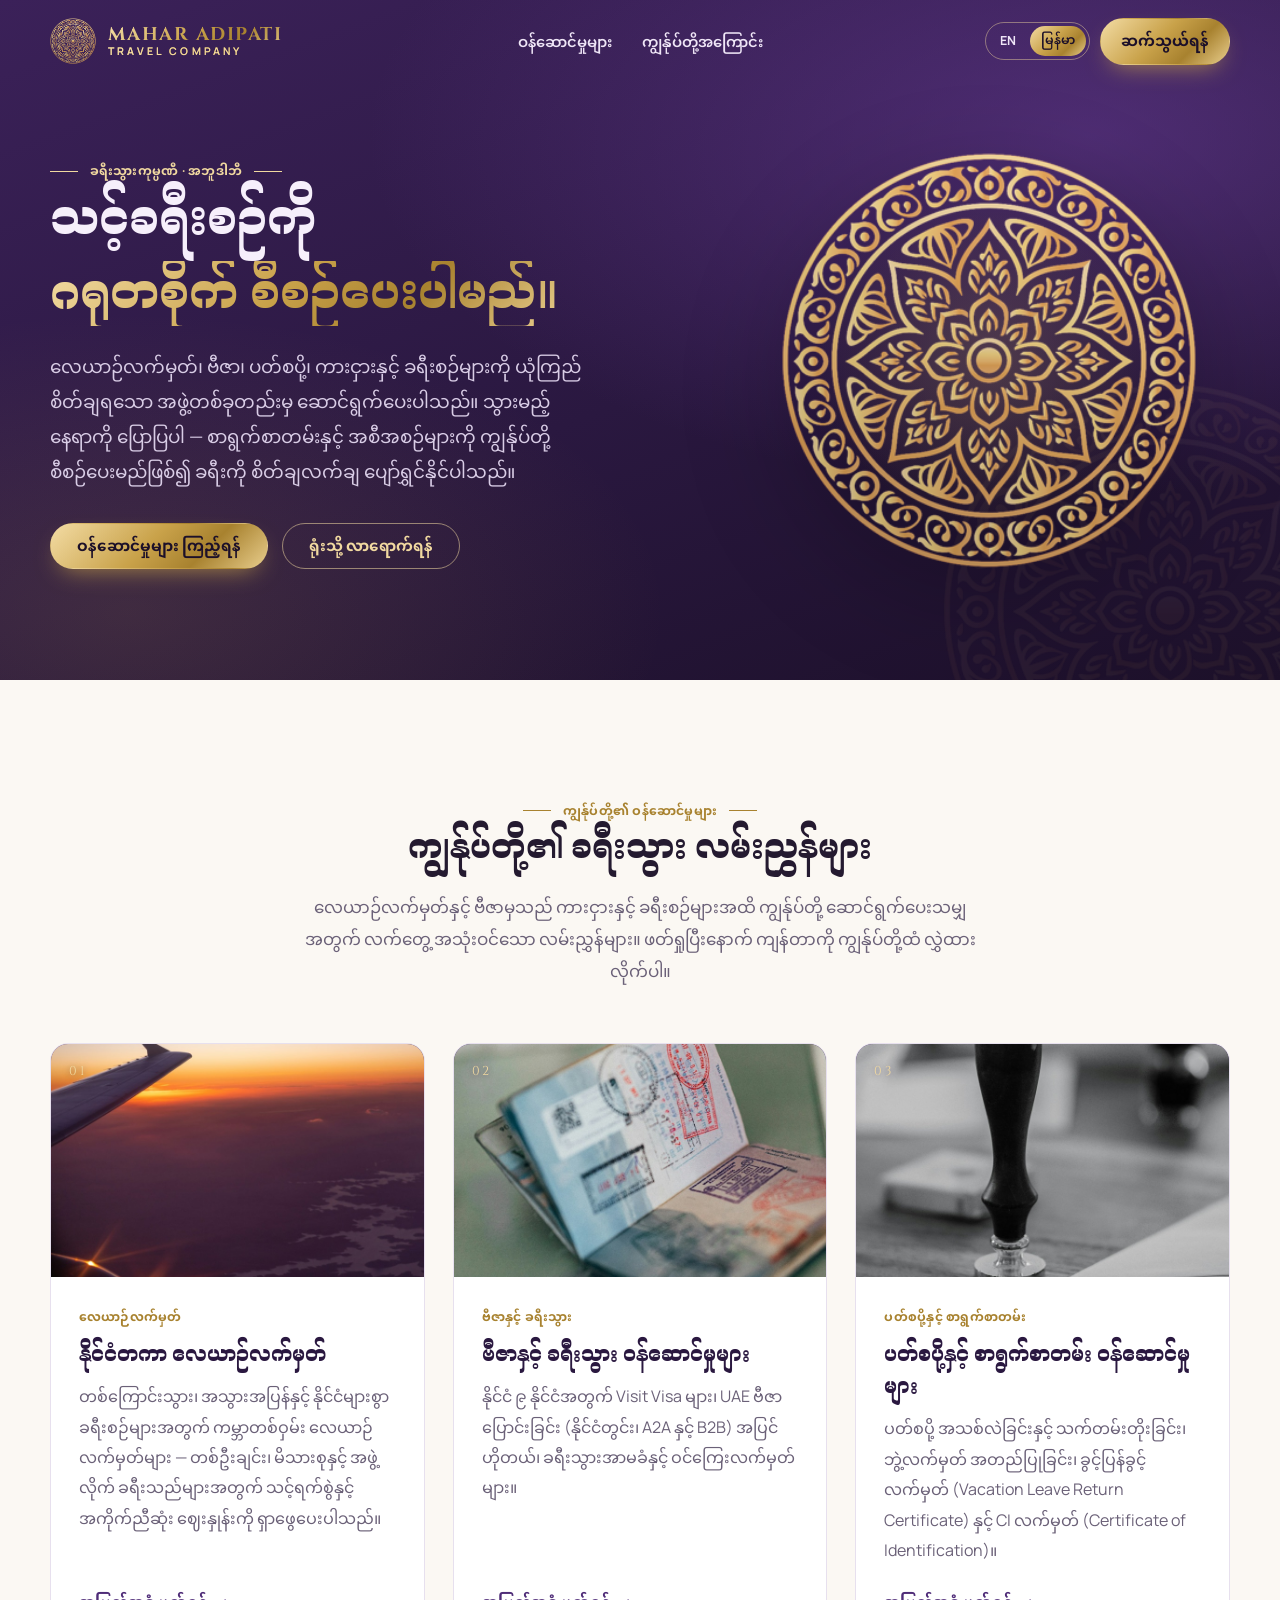
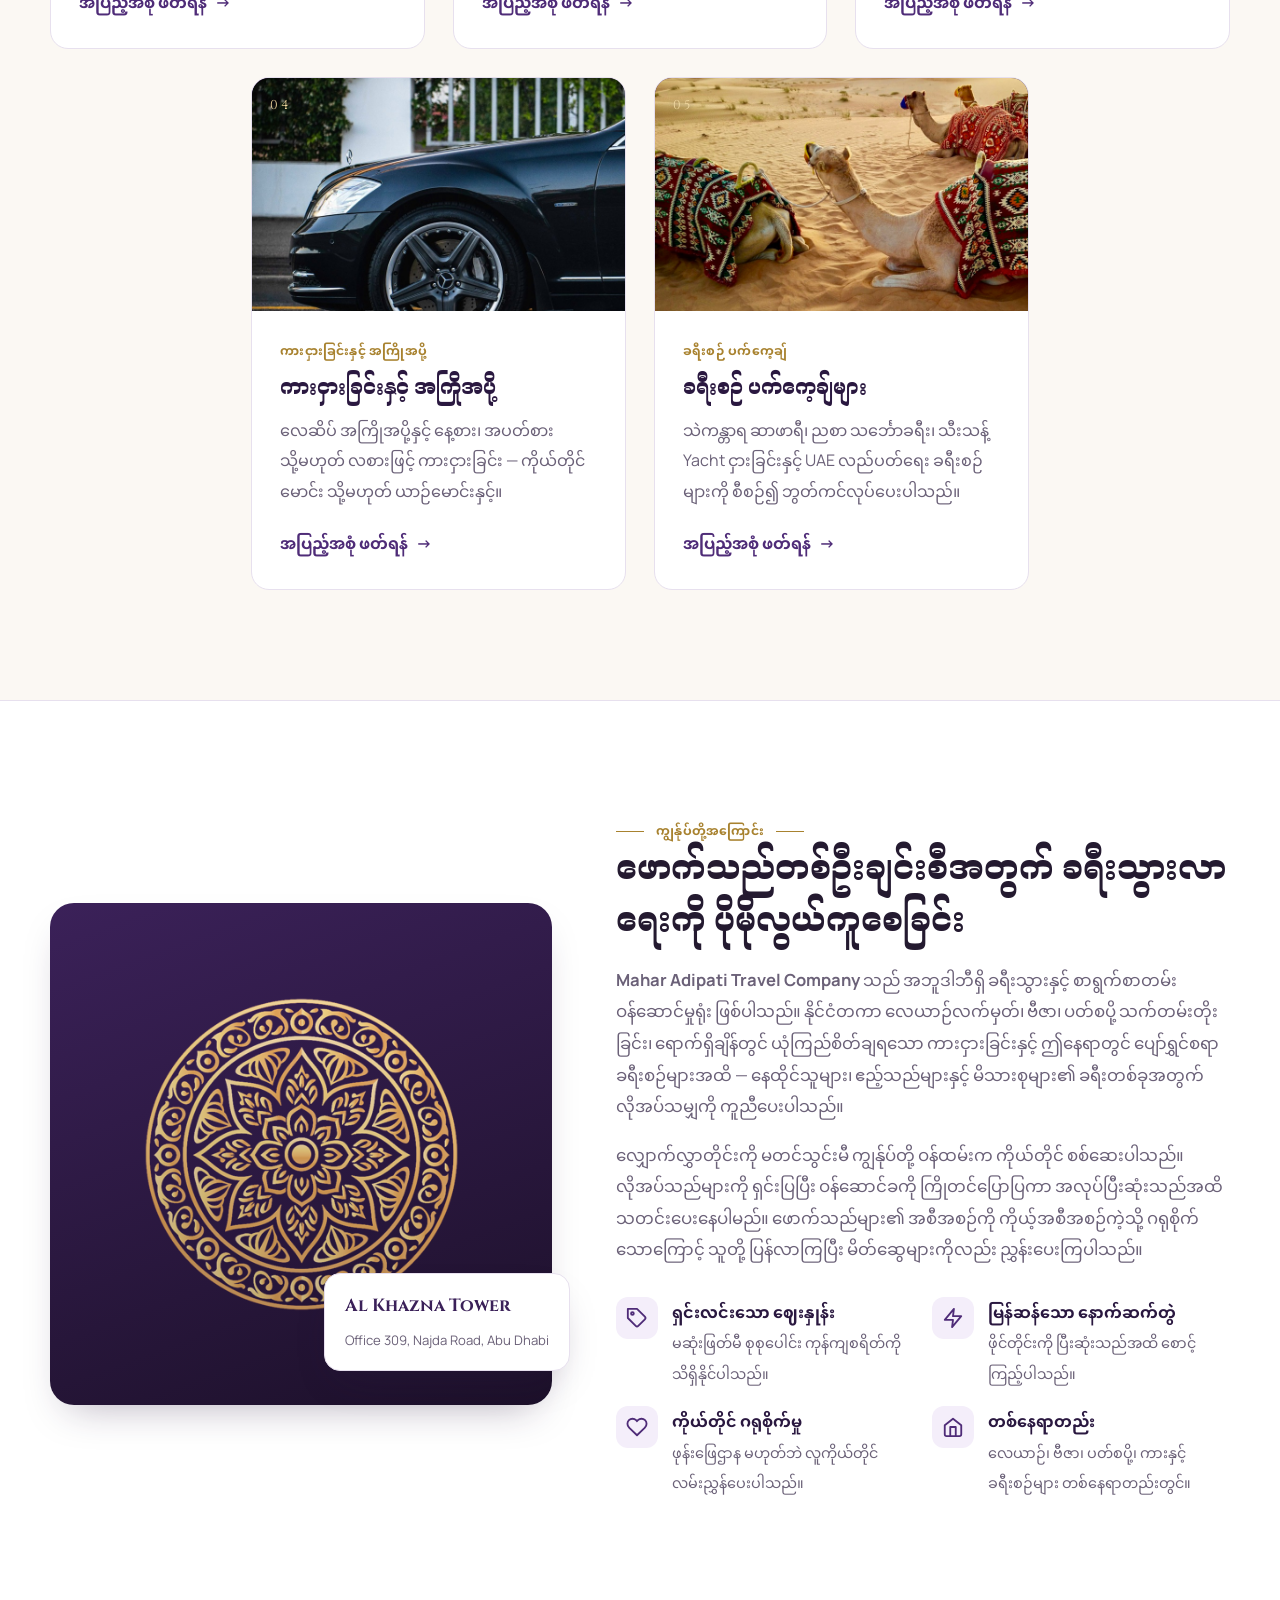
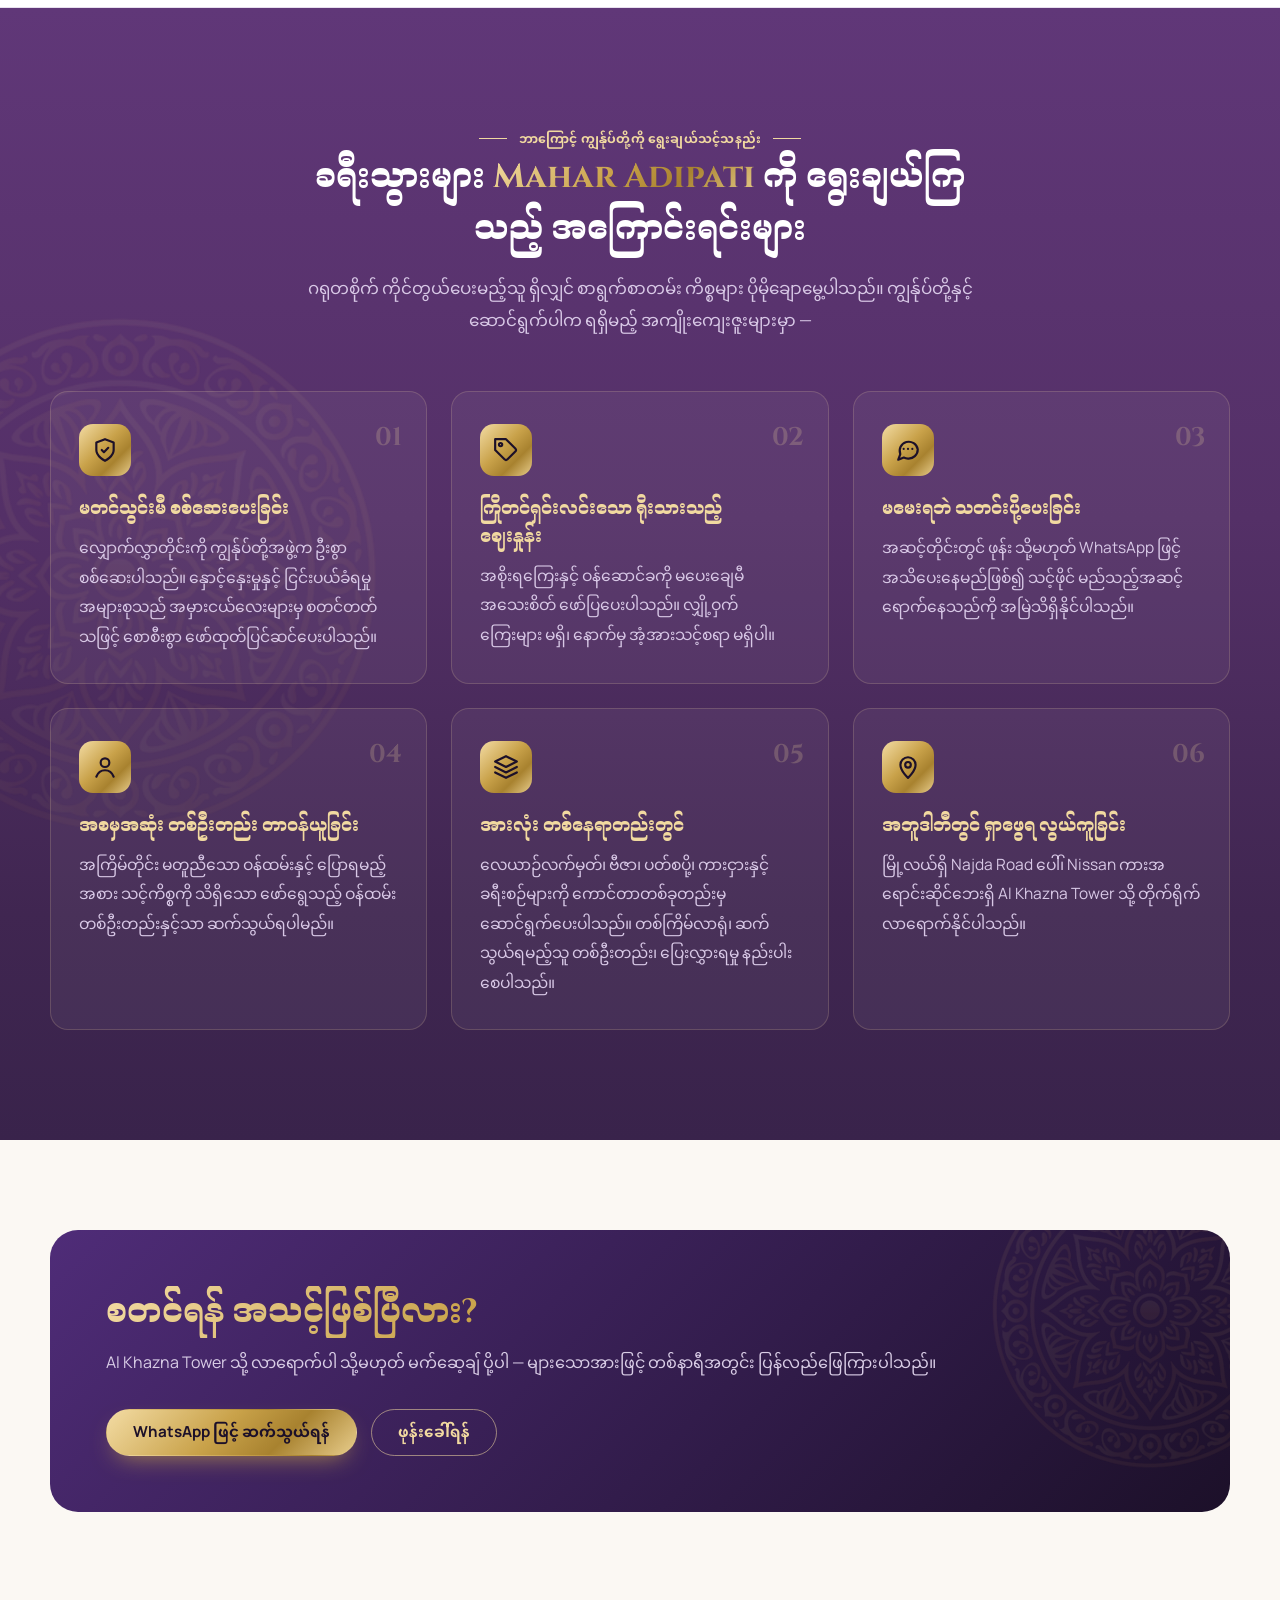
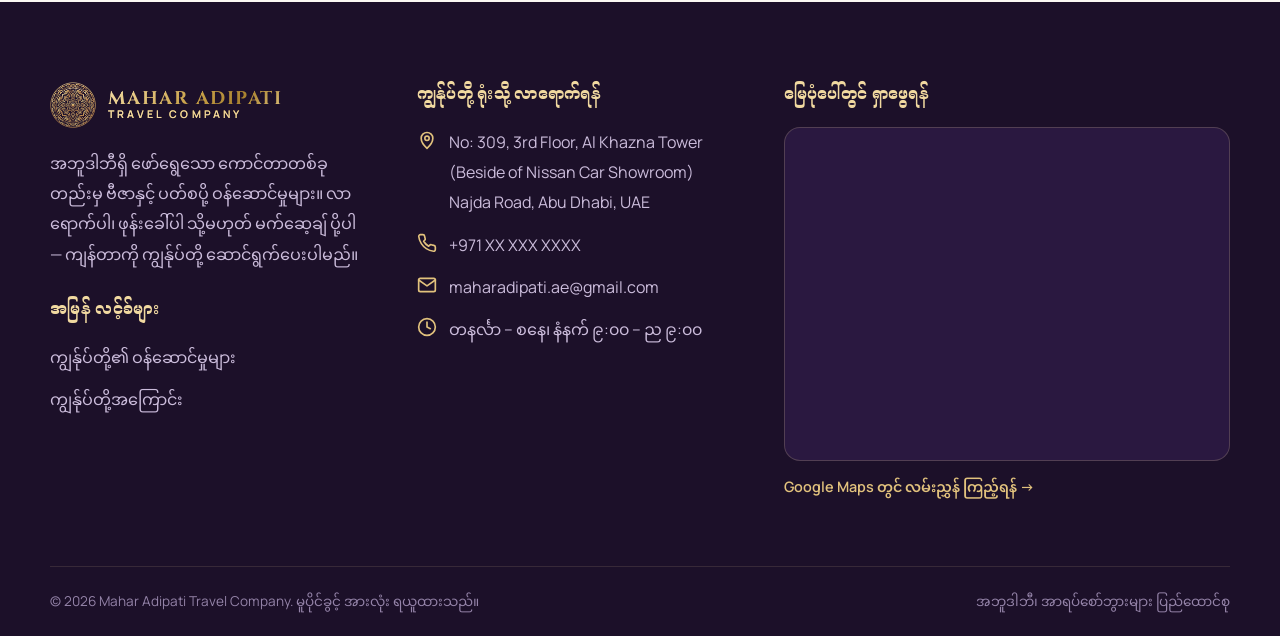
==== my/index.html @ 3e7dadb9 "Add Burmese version of the site with an EN | မြန်မာ switcher Burmese copies of every page under /my/" ====
<!DOCTYPE html>
<html lang="my">
<head>
  <meta charset="UTF-8">
  <meta name="viewport" content="width=device-width, initial-scale=1">
  <script>try{var l=localStorage.getItem("lang");if(l==="en")location.replace("../index.html"+location.hash)}catch(e){}</script>
  <title>Mahar Adipati | အဘူဒါဘီရှိ လေယာဉ်လက်မှတ်၊ ဗီဇာ၊ ပတ်စပို့၊ ကားငှားနှင့် ခရီးစဉ်များ</title>
  <meta name="description" content="အဘူဒါဘီ၊ Najda Road၊ Al Khazna Tower ရှိ Mahar Adipati Travel Company — နိုင်ငံတကာ လေယာဉ်လက်မှတ်၊ ဗီဇာ၊ ပတ်စပို့ ဝန်ဆောင်မှု၊ ကားငှားနှင့် ခရီးစဉ် ပက်ကေ့ချ်များကို ယုံကြည်စိတ်ချရသော အဖွဲ့တစ်ခုတည်းမှ ဆောင်ရွက်ပေးပါသည်။">
  <link rel="alternate" hreflang="en" href="https://maharadipati.ae/">
  <link rel="alternate" hreflang="my" href="https://maharadipati.ae/my/">
  <link rel="alternate" hreflang="x-default" href="https://maharadipati.ae/">
  <link rel="icon" type="image/png" href="../assets/favicon.png">
  <link rel="preconnect" href="https://fonts.googleapis.com">
  <link rel="preconnect" href="https://fonts.gstatic.com" crossorigin>
  <link href="https://fonts.googleapis.com/css2?family=Cinzel:wght@500;600;700&family=Manrope:wght@400;500;600;700&display=swap" rel="stylesheet">
  <link href="https://fonts.googleapis.com/css2?family=Noto+Sans+Myanmar:wght@400;500;600;700&family=Noto+Serif+Myanmar:wght@500;600;700&display=swap" rel="stylesheet">
  <link rel="stylesheet" href="../styles.css">
</head>
<body>
  <header class="site-header">
    <div class="container nav">
      <a class="brand" href="index.html" aria-label="Mahar Adipati ပင်မစာမျက်နှာ">
        <img src="../assets/logo-mark.png" alt="">
        <span class="brand-name gold-text">MAHAR ADIPATI<small>Travel Company</small></span>
      </a>
      <ul class="nav-links">
        <li><a href="#services">ဝန်ဆောင်မှုများ</a></li>
        <li><a href="#about">ကျွန်ုပ်တို့အကြောင်း</a></li>
        <li class="menu-lang"><div class="lang-switch" role="group" aria-label="ဘာသာစကား"><a href="../index.html" lang="en" hreflang="en" data-lang-link="en">EN</a><a href="index.html" lang="my" hreflang="my" data-lang-link="my" class="active" aria-current="true">မြန်မာ</a></div></li>
      </ul>
      <div class="nav-actions">
        <div class="lang-switch" role="group" aria-label="ဘာသာစကား"><a href="../index.html" lang="en" hreflang="en" data-lang-link="en">EN</a><a href="index.html" lang="my" hreflang="my" data-lang-link="my" class="active" aria-current="true">မြန်မာ</a></div>
        <a class="btn btn-gold nav-cta" href="#contact">ဆက်သွယ်ရန်</a>
        <button class="menu-toggle" aria-label="မီနူး ဖွင့်ရန်" aria-expanded="false"><span></span><span></span><span></span></button>
      </div>
    </div>
  </header>

  <section class="hero">
    <img class="hero-pattern" src="../assets/logo-mark.png" alt="">
    <div class="container hero-grid">
      <div>
        <span class="eyebrow" style="color:var(--gold-300)">ခရီးသွားကုမ္ပဏီ · အဘူဒါဘီ</span>
        <h1>သင့်ခရီးစဉ်ကို<br><span class="gold-text">ဂရုတစိုက် စီစဉ်ပေးပါမည်။</span></h1>
        <p class="lead">လေယာဉ်လက်မှတ်၊ ဗီဇာ၊ ပတ်စပို့၊ ကားငှားနှင့် ခရီးစဉ်များကို ယုံကြည်စိတ်ချရသော အဖွဲ့တစ်ခုတည်းမှ ဆောင်ရွက်ပေးပါသည်။ သွားမည့်နေရာကို ပြောပြပါ — စာရွက်စာတမ်းနှင့် အစီအစဉ်များကို ကျွန်ုပ်တို့ စီစဉ်ပေးမည်ဖြစ်၍ ခရီးကို စိတ်ချလက်ချ ပျော်ရွှင်နိုင်ပါသည်။</p>
        <div class="hero-actions">
          <a class="btn btn-gold" href="#services">ဝန်ဆောင်မှုများ ကြည့်ရန်</a>
          <a class="btn btn-ghost" href="#contact">ရုံးသို့ လာရောက်ရန်</a>
        </div>
      </div>
      <div class="hero-mark"><img src="../assets/logo-mark.png" alt="Mahar Adipati မဏ္ဍလာ အမှတ်တံဆိပ်"></div>
    </div>
  </section>

  <section class="services" id="services">
    <div class="container">
      <div class="section-head reveal">
        <span class="eyebrow">ကျွန်ုပ်တို့၏ ဝန်ဆောင်မှုများ</span>
        <h2>ကျွန်ုပ်တို့၏ ခရီးသွား လမ်းညွှန်များ</h2>
        <p>လေယာဉ်လက်မှတ်နှင့် ဗီဇာမှသည် ကားငှားနှင့် ခရီးစဉ်များအထိ ကျွန်ုပ်တို့ ဆောင်ရွက်ပေးသမျှအတွက် လက်တွေ့ အသုံးဝင်သော လမ်းညွှန်များ။ ဖတ်ရှုပြီးနောက် ကျန်တာကို ကျွန်ုပ်တို့ထံ လွှဲထားလိုက်ပါ။</p>
      </div>
      <div class="post-grid">
        <a class="post-card reveal" href="services/air-tickets.html" style="transition-delay:0.0s">
          <div class="post-cover"><span class="post-num">01</span><img class="post-img" src="../assets/services/air-tickets.jpg" alt="Mahar Adipati Travel Company ၏ နိုင်ငံတကာ လေယာဉ်လက်မှတ်" loading="lazy" width="800" height="800"></div>
          <div class="post-body">
            <div class="post-meta">လေယာဉ်လက်မှတ်</div>
            <h3>နိုင်ငံတကာ လေယာဉ်လက်မှတ်</h3>
            <p>တစ်ကြောင်းသွား၊ အသွားအပြန်နှင့် နိုင်ငံများစွာ ခရီးစဉ်များအတွက် ကမ္ဘာတစ်ဝှမ်း လေယာဉ်လက်မှတ်များ — တစ်ဦးချင်း၊ မိသားစုနှင့် အဖွဲ့လိုက် ခရီးသည်များအတွက် သင့်ရက်စွဲနှင့် အကိုက်ညီဆုံး ဈေးနှုန်းကို ရှာဖွေပေးပါသည်။</p>
            <span class="read-more">အပြည့်အစုံ ဖတ်ရန်</span>
          </div>
        </a>
        <a class="post-card reveal" href="services/visas.html" style="transition-delay:0.1s">
          <div class="post-cover"><span class="post-num">02</span><img class="post-img" src="../assets/services/visas.jpg" alt="Mahar Adipati Travel Company ၏ ဗီဇာနှင့် ခရီးသွား ဝန်ဆောင်မှုများ" loading="lazy" width="800" height="800"></div>
          <div class="post-body">
            <div class="post-meta">ဗီဇာနှင့် ခရီးသွား</div>
            <h3>ဗီဇာနှင့် ခရီးသွား ဝန်ဆောင်မှုများ</h3>
            <p>နိုင်ငံ ၉ နိုင်ငံအတွက် Visit Visa များ၊ UAE ဗီဇာပြောင်းခြင်း (နိုင်ငံတွင်း၊ A2A နှင့် B2B) အပြင် ဟိုတယ်၊ ခရီးသွားအာမခံနှင့် ဝင်ကြေးလက်မှတ်များ။</p>
            <span class="read-more">အပြည့်အစုံ ဖတ်ရန်</span>
          </div>
        </a>
        <a class="post-card reveal" href="services/passport-renewal.html" style="transition-delay:0.2s">
          <div class="post-cover"><span class="post-num">03</span><img class="post-img" src="../assets/services/passport-renewal.jpg" alt="Mahar Adipati Travel Company ၏ ပတ်စပို့နှင့် စာရွက်စာတမ်း ဝန်ဆောင်မှုများ" loading="lazy" width="800" height="800"></div>
          <div class="post-body">
            <div class="post-meta">ပတ်စပို့နှင့် စာရွက်စာတမ်း</div>
            <h3>ပတ်စပို့နှင့် စာရွက်စာတမ်း ဝန်ဆောင်မှုများ</h3>
            <p>ပတ်စပို့ အသစ်လဲခြင်းနှင့် သက်တမ်းတိုးခြင်း၊ ဘွဲ့လက်မှတ် အတည်ပြုခြင်း၊ ခွင့်ပြန်ခွင့် လက်မှတ် (Vacation Leave Return Certificate) နှင့် CI လက်မှတ် (Certificate of Identification)။</p>
            <span class="read-more">အပြည့်အစုံ ဖတ်ရန်</span>
          </div>
        </a>
        <a class="post-card reveal" href="services/car-rental.html" style="transition-delay:0.3s">
          <div class="post-cover"><span class="post-num">04</span><img class="post-img" src="../assets/services/car-rental.jpg" alt="Mahar Adipati Travel Company ၏ ကားငှားခြင်းနှင့် အကြိုအပို့" loading="lazy" width="800" height="800"></div>
          <div class="post-body">
            <div class="post-meta">ကားငှားခြင်းနှင့် အကြိုအပို့</div>
            <h3>ကားငှားခြင်းနှင့် အကြိုအပို့</h3>
            <p>လေဆိပ် အကြိုအပို့နှင့် နေ့စား၊ အပတ်စား သို့မဟုတ် လစားဖြင့် ကားငှားခြင်း — ကိုယ်တိုင်မောင်း သို့မဟုတ် ယာဉ်မောင်းနှင့်။</p>
            <span class="read-more">အပြည့်အစုံ ဖတ်ရန်</span>
          </div>
        </a>
        <a class="post-card reveal" href="services/tour-packages.html" style="transition-delay:0.4s">
          <div class="post-cover"><span class="post-num">05</span><img class="post-img" src="../assets/services/tour-packages.jpg" alt="Mahar Adipati Travel Company ၏ ခရီးစဉ် ပက်ကေ့ချ်များ" loading="lazy" width="800" height="800"></div>
          <div class="post-body">
            <div class="post-meta">ခရီးစဉ် ပက်ကေ့ချ်</div>
            <h3>ခရီးစဉ် ပက်ကေ့ချ်များ</h3>
            <p>သဲကန္တာရ ဆာဖာရီ၊ ညစာ သင်္ဘောခရီး၊ သီးသန့် Yacht ငှားခြင်းနှင့် UAE လည်ပတ်ရေး ခရီးစဉ်များကို စီစဉ်၍ ဘွတ်ကင်လုပ်ပေးပါသည်။</p>
            <span class="read-more">အပြည့်အစုံ ဖတ်ရန်</span>
          </div>
        </a>
      </div>
    </div>
  </section>

  <section class="about" id="about">
    <div class="container about-grid">
      <div class="about-visual reveal">
        <img src="../assets/logo-mark.png" alt="">
        <div class="about-badge">
          <strong>Al Khazna Tower</strong>
          <span>Office 309, Najda Road, Abu Dhabi</span>
        </div>
      </div>
      <div class="about-copy reveal">
        <span class="eyebrow">ကျွန်ုပ်တို့အကြောင်း</span>
        <h2>ဖောက်သည်တစ်ဦးချင်းစီအတွက် ခရီးသွားလာရေးကို ပိုမိုလွယ်ကူစေခြင်း</h2>
        <p><strong>Mahar Adipati Travel Company</strong> သည် အဘူဒါဘီရှိ ခရီးသွားနှင့် စာရွက်စာတမ်း ဝန်ဆောင်မှုရုံး ဖြစ်ပါသည်။ နိုင်ငံတကာ လေယာဉ်လက်မှတ်၊ ဗီဇာ၊ ပတ်စပို့ သက်တမ်းတိုးခြင်း၊ ရောက်ရှိချိန်တွင် ယုံကြည်စိတ်ချရသော ကားငှားခြင်းနှင့် ဤနေရာတွင် ပျော်ရွှင်စရာ ခရီးစဉ်များအထိ — နေထိုင်သူများ၊ ဧည့်သည်များနှင့် မိသားစုများ၏ ခရီးတစ်ခုအတွက် လိုအပ်သမျှကို ကူညီပေးပါသည်။</p>
        <p>လျှောက်လွှာတိုင်းကို မတင်သွင်းမီ ကျွန်ုပ်တို့ ဝန်ထမ်းက ကိုယ်တိုင် စစ်ဆေးပါသည်။ လိုအပ်သည်များကို ရှင်းပြပြီး ဝန်ဆောင်ခကို ကြိုတင်ပြောပြကာ အလုပ်ပြီးဆုံးသည်အထိ သတင်းပေးနေပါမည်။ ဖောက်သည်များ၏ အစီအစဉ်ကို ကိုယ့်အစီအစဉ်ကဲ့သို့ ဂရုစိုက်သောကြောင့် သူတို့ ပြန်လာကြပြီး မိတ်ဆွေများကိုလည်း ညွှန်းပေးကြပါသည်။</p>
        <ul class="values">
          <li><span class="ico"><svg viewBox="0 0 24 24" fill="none" stroke="currentColor" stroke-width="2" stroke-linecap="round" stroke-linejoin="round"><path d="M20.6 13.4 13.4 20.6a2 2 0 0 1-2.8 0L2 12V2h10l8.6 8.6a2 2 0 0 1 0 2.8z"/><circle cx="7" cy="7" r="1.5"/></svg></span><div><strong>ရှင်းလင်းသော ဈေးနှုန်း</strong><span>မဆုံးဖြတ်မီ စုစုပေါင်း ကုန်ကျစရိတ်ကို သိရှိနိုင်ပါသည်။</span></div></li>
          <li><span class="ico"><svg viewBox="0 0 24 24" fill="none" stroke="currentColor" stroke-width="2" stroke-linecap="round" stroke-linejoin="round"><path d="M13 2 3 14h9l-1 8 10-12h-9z"/></svg></span><div><strong>မြန်ဆန်သော နောက်ဆက်တွဲ</strong><span>ဖိုင်တိုင်းကို ပြီးဆုံးသည်အထိ စောင့်ကြည့်ပါသည်။</span></div></li>
          <li><span class="ico"><svg viewBox="0 0 24 24" fill="none" stroke="currentColor" stroke-width="2" stroke-linecap="round" stroke-linejoin="round"><path d="M20.8 4.6a5.5 5.5 0 0 0-7.8 0L12 5.7l-1-1.1a5.5 5.5 0 0 0-7.8 7.8l1 1.1L12 21l7.8-7.5 1-1.1a5.5 5.5 0 0 0 0-7.8z"/></svg></span><div><strong>ကိုယ်တိုင် ဂရုစိုက်မှု</strong><span>ဖုန်းဖြေဌာန မဟုတ်ဘဲ လူကိုယ်တိုင် လမ်းညွှန်ပေးပါသည်။</span></div></li>
          <li><span class="ico"><svg viewBox="0 0 24 24" fill="none" stroke="currentColor" stroke-width="2" stroke-linecap="round" stroke-linejoin="round"><path d="m3 10 9-7 9 7v10a2 2 0 0 1-2 2H5a2 2 0 0 1-2-2z"/><path d="M9 22V12h6v10"/></svg></span><div><strong>တစ်နေရာတည်း</strong><span>လေယာဉ်၊ ဗီဇာ၊ ပတ်စပို့၊ ကားနှင့် ခရီးစဉ်များ တစ်နေရာတည်းတွင်။</span></div></li>
        </ul>
      </div>
    </div>
  </section>

  <section class="why" id="why-us">
    <div class="container">
      <div class="section-head reveal">
        <span class="eyebrow">ဘာကြောင့် ကျွန်ုပ်တို့ကို ရွေးချယ်သင့်သနည်း</span>
        <h2>ခရီးသွားများ <span class="gold-text">Mahar Adipati</span> ကို ရွေးချယ်ကြသည့် အကြောင်းရင်းများ</h2>
        <p>ဂရုတစိုက် ကိုင်တွယ်ပေးမည့်သူ ရှိလျှင် စာရွက်စာတမ်း ကိစ္စများ ပိုမိုချောမွေ့ပါသည်။ ကျွန်ုပ်တို့နှင့် ဆောင်ရွက်ပါက ရရှိမည့် အကျိုးကျေးဇူးများမှာ —</p>
      </div>
      <div class="why-grid">
        <div class="why-card reveal" style="transition-delay:0.0s">
          <span class="why-num">01</span>
          <span class="why-ico"><svg viewBox="0 0 24 24" fill="none" stroke="currentColor" stroke-width="2" stroke-linecap="round" stroke-linejoin="round"><path d="M12 22s8-4 8-10V5l-8-3-8 3v7c0 6 8 10 8 10z"/><path d="m9 12 2 2 4-4"/></svg></span>
          <h3>မတင်သွင်းမီ စစ်ဆေးပေးခြင်း</h3>
          <p>လျှောက်လွှာတိုင်းကို ကျွန်ုပ်တို့အဖွဲ့က ဦးစွာ စစ်ဆေးပါသည်။ နှောင့်နှေးမှုနှင့် ငြင်းပယ်ခံရမှု အများစုသည် အမှားငယ်လေးများမှ စတင်တတ်သဖြင့် စောစီးစွာ ဖော်ထုတ်ပြင်ဆင်ပေးပါသည်။</p>
        </div>
        <div class="why-card reveal" style="transition-delay:0.1s">
          <span class="why-num">02</span>
          <span class="why-ico"><svg viewBox="0 0 24 24" fill="none" stroke="currentColor" stroke-width="2" stroke-linecap="round" stroke-linejoin="round"><path d="M20.6 13.4 13.4 20.6a2 2 0 0 1-2.8 0L2 12V2h10l8.6 8.6a2 2 0 0 1 0 2.8z"/><circle cx="7" cy="7" r="1.5"/></svg></span>
          <h3>ကြိုတင်ရှင်းလင်းသော ရိုးသားသည့် ဈေးနှုန်း</h3>
          <p>အစိုးရကြေးနှင့် ဝန်ဆောင်ခကို မပေးချေမီ အသေးစိတ် ဖော်ပြပေးပါသည်။ လျှို့ဝှက်ကြေးများ မရှိ၊ နောက်မှ အံ့အားသင့်စရာ မရှိပါ။</p>
        </div>
        <div class="why-card reveal" style="transition-delay:0.2s">
          <span class="why-num">03</span>
          <span class="why-ico"><svg viewBox="0 0 24 24" fill="none" stroke="currentColor" stroke-width="2" stroke-linecap="round" stroke-linejoin="round"><path d="M21 11.5a8.4 8.4 0 0 1-9 8.4 8.6 8.6 0 0 1-3.9-.9L3 21l1.9-5.1A8.4 8.4 0 1 1 21 11.5z"/><path d="M8 11h.01M12 11h.01M16 11h.01"/></svg></span>
          <h3>မမေးရဘဲ သတင်းပို့ပေးခြင်း</h3>
          <p>အဆင့်တိုင်းတွင် ဖုန်း သို့မဟုတ် WhatsApp ဖြင့် အသိပေးနေမည်ဖြစ်၍ သင့်ဖိုင် မည်သည့်အဆင့်ရောက်နေသည်ကို အမြဲသိရှိနိုင်ပါသည်။</p>
        </div>
        <div class="why-card reveal" style="transition-delay:0.0s">
          <span class="why-num">04</span>
          <span class="why-ico"><svg viewBox="0 0 24 24" fill="none" stroke="currentColor" stroke-width="2" stroke-linecap="round" stroke-linejoin="round"><circle cx="12" cy="8" r="4"/><path d="M4 21c1.5-4 4.5-6 8-6s6.5 2 8 6"/></svg></span>
          <h3>အစမှအဆုံး တစ်ဦးတည်း တာဝန်ယူခြင်း</h3>
          <p>အကြိမ်တိုင်း မတူညီသော ဝန်ထမ်းနှင့် ပြောရမည့်အစား သင့်ကိစ္စကို သိရှိသော ဖော်ရွေသည့် ဝန်ထမ်းတစ်ဦးတည်းနှင့်သာ ဆက်သွယ်ရပါမည်။</p>
        </div>
        <div class="why-card reveal" style="transition-delay:0.1s">
          <span class="why-num">05</span>
          <span class="why-ico"><svg viewBox="0 0 24 24" fill="none" stroke="currentColor" stroke-width="2" stroke-linecap="round" stroke-linejoin="round"><path d="m12 2 10 5-10 5L2 7z"/><path d="m2 12 10 5 10-5M2 17l10 5 10-5"/></svg></span>
          <h3>အားလုံး တစ်နေရာတည်းတွင်</h3>
          <p>လေယာဉ်လက်မှတ်၊ ဗီဇာ၊ ပတ်စပို့၊ ကားငှားနှင့် ခရီးစဉ်များကို ကောင်တာတစ်ခုတည်းမှ ဆောင်ရွက်ပေးပါသည်။ တစ်ကြိမ်လာရုံ၊ ဆက်သွယ်ရမည့်သူ တစ်ဦးတည်း၊ ပြေးလွှားရမှု နည်းပါးစေပါသည်။</p>
        </div>
        <div class="why-card reveal" style="transition-delay:0.2s">
          <span class="why-num">06</span>
          <span class="why-ico"><svg viewBox="0 0 24 24" fill="none" stroke="currentColor" stroke-width="2" stroke-linecap="round" stroke-linejoin="round"><path d="M12 22s7-6.2 7-12a7 7 0 0 0-14 0c0 5.8 7 12 7 12z"/><circle cx="12" cy="10" r="2.6"/></svg></span>
          <h3>အဘူဒါဘီတွင် ရှာဖွေရ လွယ်ကူခြင်း</h3>
          <p>မြို့လယ်ရှိ Najda Road ပေါ်၊ Nissan ကားအရောင်းဆိုင်ဘေးရှိ Al Khazna Tower သို့ တိုက်ရိုက် လာရောက်နိုင်ပါသည်။</p>
        </div>
      </div>
    </div>
  </section>

  <section class="cta">
    <div class="container">
      <div class="cta-box reveal">
        <div>
          <h2 class="gold-text">စတင်ရန် အသင့်ဖြစ်ပြီလား?</h2>
          <p>Al Khazna Tower သို့ လာရောက်ပါ သို့မဟုတ် မက်ဆေ့ချ် ပို့ပါ — များသောအားဖြင့် တစ်နာရီအတွင်း ပြန်လည်ဖြေကြားပါသည်။</p>
        </div>
        <div class="hero-actions">
          <a class="btn btn-gold" href="https://wa.me/971XXXXXXXXX" target="_blank" rel="noopener">WhatsApp ဖြင့် ဆက်သွယ်ရန်</a>
          <a class="btn btn-ghost" href="tel:+971XXXXXXXXX">ဖုန်းခေါ်ရန်</a>
        </div>
      </div>
    </div>
  </section>
  <footer class="site-footer" id="contact">
    <div class="container footer-grid">
      <div>
        <a class="brand" href="index.html">
          <img src="../assets/logo-mark.png" alt="">
          <span class="brand-name gold-text">MAHAR ADIPATI<small>Travel Company</small></span>
        </a>
        <p style="margin-top:20px">အဘူဒါဘီရှိ ဖော်ရွေသော ကောင်တာတစ်ခုတည်းမှ ဗီဇာနှင့် ပတ်စပို့ ဝန်ဆောင်မှုများ။ လာရောက်ပါ၊ ဖုန်းခေါ်ပါ သို့မဟုတ် မက်ဆေ့ချ် ပို့ပါ — ကျန်တာကို ကျွန်ုပ်တို့ ဆောင်ရွက်ပေးပါမည်။</p>
        <h4 style="margin-top:28px">အမြန် လင့်ခ်များ</h4>
        <ul class="footer-list">
          <li><a href="#services">ကျွန်ုပ်တို့၏ ဝန်ဆောင်မှုများ</a></li>
          <li><a href="#about">ကျွန်ုပ်တို့အကြောင်း</a></li>
        </ul>
      </div>
      <div>
        <h4>ကျွန်ုပ်တို့ ရုံးသို့ လာရောက်ရန်</h4>
        <ul class="footer-list">
          <li class="contact-line"><svg viewBox="0 0 24 24" fill="none" stroke="currentColor" stroke-width="2" stroke-linecap="round" stroke-linejoin="round"><path d="M12 22s7-6.2 7-12a7 7 0 0 0-14 0c0 5.8 7 12 7 12z"/><circle cx="12" cy="10" r="2.6"/></svg><span>No: 309, 3rd Floor, Al Khazna Tower<br>(Beside of Nissan Car Showroom)<br>Najda Road, Abu Dhabi, UAE</span></li>
          <li class="contact-line"><svg viewBox="0 0 24 24" fill="none" stroke="currentColor" stroke-width="2" stroke-linecap="round" stroke-linejoin="round"><path d="M22 16.9v3a2 2 0 0 1-2.2 2 19.8 19.8 0 0 1-8.6-3.1 19.5 19.5 0 0 1-6-6A19.8 19.8 0 0 1 2.1 4.2 2 2 0 0 1 4.1 2h3a2 2 0 0 1 2 1.7c.1 1 .4 1.9.7 2.8a2 2 0 0 1-.5 2.1L8 9.9a16 16 0 0 0 6 6l1.3-1.3a2 2 0 0 1 2.1-.4c.9.3 1.8.6 2.8.7a2 2 0 0 1 1.7 2z"/></svg><a href="tel:+971XXXXXXXXX">+971 XX XXX XXXX</a></li>
          <li class="contact-line"><svg viewBox="0 0 24 24" fill="none" stroke="currentColor" stroke-width="2" stroke-linecap="round" stroke-linejoin="round"><rect x="2" y="4" width="20" height="16" rx="2"/><path d="m22 6-10 7L2 6"/></svg><a href="mailto:maharadipati.ae@gmail.com">maharadipati.ae@gmail.com</a></li>
          <li class="contact-line"><svg viewBox="0 0 24 24" fill="none" stroke="currentColor" stroke-width="2" stroke-linecap="round" stroke-linejoin="round"><circle cx="12" cy="12" r="10"/><path d="M12 6v6l4 2"/></svg><span>တနင်္လာ – စနေ၊ နံနက် ၉:၀၀ – ည ၉:၀၀</span></li>
        </ul>
      </div>
      <div>
        <h4>မြေပုံပေါ်တွင် ရှာဖွေရန်</h4>
        <div class="map-wrap">
          <iframe src="https://maps.google.com/maps?q=Al%20Khazna%20Tower%2C%20Abu%20Dhabi&z=16&output=embed" title="Google Maps ပေါ်ရှိ Mahar Adipati ရုံးတည်နေရာ" loading="lazy" referrerpolicy="no-referrer-when-downgrade" allowfullscreen></iframe>
        </div>
        <a class="map-link" href="https://www.google.com/maps/search/?api=1&query=Al+Khazna+Tower+Abu+Dhabi" target="_blank" rel="noopener">Google Maps တွင် လမ်းညွှန် ကြည့်ရန် →</a>
      </div>
    </div>
    <div class="container footer-bottom">
      <span>© <span data-year>2026</span> Mahar Adipati Travel Company. မူပိုင်ခွင့် အားလုံး ရယူထားသည်။</span>
      <span>အဘူဒါဘီ၊ အာရပ်စော်ဘွားများ ပြည်ထောင်စု</span>
    </div>
  </footer>
  <script src="../script.js"></script>
</body>
</html>
---- styles.css ----
/* ==========================================================
   Mahar Adipati — Travel Company
   Palette taken from the logo: royal purple + burnished gold
   ========================================================== */
:root {
  --purple-950: #1c1029;
  --purple-900: #2a1840;
  --purple-800: #3b2159;
  --purple-700: #4f2c78;
  --purple-600: #6a3d9a;
  --gold-300: #f1d9a0;
  --gold-400: #e2c27d;
  --gold-500: #c9a24a;
  --gold-600: #a8822f;
  --gold-grad: linear-gradient(135deg, #f3dca4 0%, #c9a24a 45%, #a8822f 70%, #e8cd8c 100%);
  --ink: #241a30;
  --muted: #6b6178;
  --line: #e7e0ee;
  --paper: #fbf8f3;
  --white: #ffffff;
  --radius: 18px;
  --shadow: 0 18px 40px -18px rgba(42, 24, 64, 0.35);
  --serif: "Cinzel", "Trajan Pro", Georgia, serif;
  --body: "Manrope", system-ui, -apple-system, "Segoe UI", sans-serif;
  --max: 1180px;
}

*, *::before, *::after { box-sizing: border-box; }
html { scroll-behavior: smooth; scroll-padding-top: 84px; }
body {
  margin: 0;
  font-family: var(--body);
  color: var(--ink);
  background: var(--paper);
  line-height: 1.65;
  -webkit-font-smoothing: antialiased;
}
img { max-width: 100%; display: block; }
a { color: inherit; }
.container { width: min(var(--max), 100% - 32px); margin-inline: auto; }

/* ---------- Typography ---------- */
h1, h2, h3 { font-family: var(--serif); line-height: 1.15; margin: 0 0 .5em; letter-spacing: .02em; }
h1 { font-size: clamp(2.2rem, 5.5vw, 4rem); }
h2 { font-size: clamp(1.8rem, 3.6vw, 2.6rem); }
h3 { font-size: 1.3rem; }
.eyebrow {
  display: inline-flex; align-items: center; gap: 12px;
  font-size: .78rem; font-weight: 700; letter-spacing: .22em; text-transform: uppercase;
  color: var(--gold-600);
}
.eyebrow::before, .eyebrow::after { content: ""; width: 28px; height: 1px; background: currentColor; }
.gold-text {
  background: var(--gold-grad);
  -webkit-background-clip: text; background-clip: text; color: transparent;
}
.section-head { text-align: center; max-width: 680px; margin: 0 auto 56px; }
.section-head p { color: var(--muted); font-size: 1.05rem; }

/* ---------- Buttons ---------- */
.btn {
  display: inline-flex; align-items: center; justify-content: center; gap: 10px;
  padding: 14px 26px; border-radius: 999px; font-weight: 700; font-size: .95rem;
  text-decoration: none; border: 1.5px solid transparent; cursor: pointer;
  transition: transform .2s ease, box-shadow .2s ease, background .2s ease, color .2s ease;
}
.btn:hover { transform: translateY(-2px); }
.btn-gold { background: var(--gold-grad); color: var(--purple-950); box-shadow: 0 10px 24px -10px rgba(201, 162, 74, .8); }
.btn-ghost { border-color: rgba(241, 217, 160, .55); color: var(--gold-300); }
.btn-ghost:hover { background: rgba(241, 217, 160, .1); }
.btn-purple { background: var(--purple-800); color: var(--gold-300); }
.btn-purple:hover { background: var(--purple-700); }

/* ---------- Header ---------- */
.site-header {
  position: fixed; inset: 0 0 auto 0; z-index: 50;
  transition: background .3s ease, box-shadow .3s ease, padding .3s ease;
  padding: 18px 0;
}
.site-header.scrolled, .site-header.solid {
  background: rgba(28, 16, 41, .92); backdrop-filter: blur(10px);
  box-shadow: 0 6px 24px -12px rgba(0, 0, 0, .5); padding: 10px 0;
}
.nav { display: flex; align-items: center; justify-content: space-between; gap: 24px; }
.brand { display: flex; align-items: center; gap: 12px; text-decoration: none; }
.brand img { width: 46px; height: 46px; }
.brand-name { font-family: var(--serif); font-weight: 700; font-size: 1.15rem; letter-spacing: .08em; line-height: 1.1; }
.brand-name small { display: block; font-family: var(--body); font-weight: 600; font-size: .66rem; letter-spacing: .3em; color: var(--gold-300); text-transform: uppercase; }
.nav-links { display: flex; align-items: center; gap: 30px; list-style: none; margin: 0; padding: 0; }
.nav-links a { color: #efe6f7; text-decoration: none; font-weight: 600; font-size: .92rem; position: relative; white-space: nowrap; }
.nav-links a:not(.btn)::after {
  content: ""; position: absolute; left: 0; bottom: -6px; width: 0; height: 2px; background: var(--gold-400); transition: width .25s ease;
}
.nav-links a:not(.btn):hover::after, .nav-links a.active::after { width: 100%; }
/* Contact Us always sits at the top right, next to the menu button on smaller screens. */
.nav-actions { display: flex; align-items: center; gap: 10px; }
.nav-cta { padding: 10px 20px; color: var(--purple-950); white-space: nowrap; }
/* EN | မြန်မာ language switcher, left of Contact Us. Each half links to the same page in that language. */
.lang-switch {
  display: inline-flex; align-items: center; gap: 2px; padding: 3px; border-radius: 999px;
  border: 1px solid rgba(241, 217, 160, .45);
}
.lang-switch a {
  display: inline-flex; align-items: center; min-height: 30px; padding: 0 11px; border-radius: 999px;
  font-size: .78rem; font-weight: 700; letter-spacing: .04em; line-height: 1; white-space: nowrap;
  color: #efe6f7; text-decoration: none; transition: background .2s ease, color .2s ease;
}
.lang-switch a[lang="my"] { font-family: "Noto Sans Myanmar", "Myanmar Text", "Myanmar Sangam MN", "Padauk", var(--body); font-weight: 600; letter-spacing: 0; }
.lang-switch a:not(.active):hover { color: var(--gold-300); }
.lang-switch a.active { background: var(--gold-grad); color: var(--purple-950); }
.lang-switch a:focus-visible { outline: 2px solid var(--gold-300); outline-offset: 2px; }
/* A second copy lives inside the mobile menu, for phones too narrow to fit it in the bar */
.menu-lang { display: none; }
/* Desktop: logo on the left, the page links centred in the bar, Contact Us on the right.
   The two outer columns are equal widths, so the middle links sit in the true centre of the page. */
@media (min-width: 1041px) {
  .nav { display: grid; grid-template-columns: 1fr auto 1fr; column-gap: 36px; }
  .nav .brand { justify-self: start; }
  .nav-actions { justify-self: end; }
}
.menu-toggle {
  display: none; background: none; border: 0; width: 44px; height: 44px; cursor: pointer; padding: 10px;
}
.menu-toggle span { display: block; height: 2px; background: var(--gold-300); margin: 6px 0; transition: transform .25s ease, opacity .25s ease; }
.menu-open .menu-toggle span:nth-child(1) { transform: translateY(8px) rotate(45deg); }
.menu-open .menu-toggle span:nth-child(2) { opacity: 0; }
.menu-open .menu-toggle span:nth-child(3) { transform: translateY(-8px) rotate(-45deg); }

/* ---------- Hero ---------- */
.hero {
  position: relative; overflow: hidden; color: #f6effb;
  background:
    radial-gradient(1200px 600px at 85% 20%, rgba(106, 61, 154, .55), transparent 60%),
    radial-gradient(900px 500px at 10% 90%, rgba(201, 162, 74, .14), transparent 60%),
    linear-gradient(160deg, var(--purple-800) 0%, var(--purple-900) 55%, var(--purple-950) 100%);
  padding: 150px 0 110px;
}
.hero-grid { display: grid; grid-template-columns: 1.15fr .85fr; gap: 48px; align-items: center; }
.hero h1 { margin-bottom: .35em; }
.hero p.lead { font-size: 1.15rem; color: #d9cde6; max-width: 540px; margin: 0 0 34px; }
.hero-actions { display: flex; flex-wrap: wrap; gap: 14px; }
.hero-mark { position: relative; display: grid; place-items: center; }
.hero-mark img {
  width: min(420px, 100%); filter: drop-shadow(0 30px 50px rgba(0, 0, 0, .45));
  animation: spin 120s linear infinite;
}
.hero-mark::before {
  content: ""; position: absolute; width: 80%; aspect-ratio: 1; border-radius: 50%;
  background: radial-gradient(circle, rgba(226, 194, 125, .25), transparent 65%);
}
@keyframes spin { to { transform: rotate(360deg); } }
.hero-pattern {
  position: absolute; inset: auto -120px -160px auto; width: 460px; opacity: .06; pointer-events: none;
}

/* ---------- Services / Blog ---------- */
.services { padding: 110px 0; }
.post-grid { display: grid; grid-template-columns: repeat(4, 1fr); gap: 24px; }
/* Desktop: five service cards as three on top and two centred below (a six-column grid, two columns per card) */
@media (min-width: 981px) {
  .post-grid { grid-template-columns: repeat(6, 1fr); gap: 28px; }
  .post-card { grid-column: span 2; }
  .post-card:nth-child(4) { grid-column: 2 / span 2; }
}
.post-card {
  background: var(--white); border-radius: var(--radius); overflow: hidden; border: 1px solid var(--line);
  display: flex; flex-direction: column; text-decoration: none; color: inherit;
  transition: transform .3s ease, box-shadow .3s ease;
}
.post-card:hover { transform: translateY(-6px); box-shadow: var(--shadow); }
.post-cover {
  position: relative; aspect-ratio: 16 / 10; display: grid; place-items: center; overflow: hidden;
  background: linear-gradient(150deg, var(--purple-700), var(--purple-950));
}
/* Square service artwork, cropped to the card's 16:10 frame around its centre */
.post-cover img {
  position: absolute; inset: 0; width: 100%; height: 100%; object-fit: cover; object-position: center;
  transition: transform .5s ease;
}
.post-card:hover .post-cover img { transform: scale(1.05); }
/* Temporary cover until a service's image is added to assets/services/ */
.cover-fallback { display: grid; place-items: center; color: var(--gold-400); background: linear-gradient(150deg, #603778, #39234b); }
.post-cover .cover-fallback { position: absolute; inset: 0; }
.post-cover .cover-fallback svg { width: 84px; height: 84px; }
.article-hero-img.cover-fallback svg { width: 40%; height: auto; }
.post-num {
  position: absolute; top: 16px; left: 18px; z-index: 1;
  font-family: var(--serif); font-size: .8rem; letter-spacing: .2em; color: var(--gold-300);
  text-shadow: 0 1px 6px rgba(28, 16, 41, .6);
}
.post-body { padding: 28px 28px 30px; display: flex; flex-direction: column; flex: 1; }
.post-meta { font-size: .78rem; font-weight: 700; letter-spacing: .14em; text-transform: uppercase; color: var(--gold-600); margin-bottom: 10px; }
.post-body h3 { color: var(--purple-900); }
.post-body p { color: var(--muted); margin: 0 0 22px; flex: 1; }
.read-more { font-weight: 700; color: var(--purple-700); display: inline-flex; align-items: center; gap: 8px; }
.read-more::after { content: "→"; transition: transform .2s ease; }
.post-card:hover .read-more::after { transform: translateX(4px); }

/* ---------- About ---------- */
.about { padding: 110px 0; background: var(--white); border-block: 1px solid var(--line); }
.about-grid { display: grid; grid-template-columns: .9fr 1.1fr; gap: 64px; align-items: center; }
.about-visual {
  position: relative; border-radius: 24px; padding: 48px; aspect-ratio: 1;
  background: linear-gradient(160deg, var(--purple-800), var(--purple-950));
  display: grid; place-items: center; box-shadow: var(--shadow);
}
.about-visual img { width: 78%; }
.about-badge {
  position: absolute; right: -18px; bottom: 34px; background: var(--white); border-radius: 16px; padding: 16px 20px;
  box-shadow: var(--shadow); border: 1px solid var(--line); text-align: left;
}
.about-badge strong { display: block; font-family: var(--serif); font-size: 1.1rem; color: var(--purple-800); }
.about-badge span { font-size: .82rem; color: var(--muted); }
.about-copy p { color: var(--muted); font-size: 1.04rem; }
.values { display: grid; grid-template-columns: repeat(2, 1fr); gap: 18px; margin: 32px 0 0; padding: 0; list-style: none; }
.values li { display: flex; gap: 14px; align-items: flex-start; }
.values .ico {
  flex: none; width: 42px; height: 42px; border-radius: 12px; display: grid; place-items: center;
  background: #f4eefa; color: var(--purple-700);
}
.values .ico svg { width: 22px; height: 22px; }
.values strong { display: block; color: var(--purple-900); }
.values span { font-size: .9rem; color: var(--muted); }

/* ---------- Why choose us (logo background purples) ---------- */
.why {
  padding: 110px 0; color: #f3ecf8; position: relative; overflow: hidden;
  background: linear-gradient(180deg, #603778 0%, #543067 45%, #402651 80%, #39234b 100%);
}
.why::before {
  content: ""; position: absolute; left: -140px; top: 50%; width: 520px; height: 520px; transform: translateY(-50%);
  background: url("assets/logo-mark.png") center / contain no-repeat; opacity: .06; pointer-events: none;
}
.why .section-head h2 { color: #fff; }
.why .section-head p { color: #d8c8e6; }
.why .eyebrow { color: var(--gold-300); }
.why-grid { display: grid; grid-template-columns: repeat(3, 1fr); gap: 24px; position: relative; }
.why-card {
  position: relative; padding: 32px 28px; border-radius: var(--radius);
  background: rgba(255, 255, 255, .05); border: 1px solid rgba(241, 217, 160, .18);
  transition: background .3s ease, border-color .3s ease, transform .3s ease;
}
.why-card:hover { background: rgba(255, 255, 255, .09); border-color: rgba(241, 217, 160, .45); transform: translateY(-4px); }
.why-num {
  position: absolute; top: 22px; right: 24px; font-family: var(--serif); font-size: 1.6rem; font-weight: 700;
  color: rgba(241, 217, 160, .22);
}
.why-ico {
  width: 52px; height: 52px; border-radius: 14px; display: grid; place-items: center; margin-bottom: 20px;
  background: var(--gold-grad); color: var(--purple-950);
}
.why-ico svg { width: 26px; height: 26px; }
.why-card h3 { color: var(--gold-300); font-size: 1.12rem; padding-right: 36px; }
.why-card p { margin: 0; color: #d8c8e6; font-size: .97rem; }

/* ---------- CTA ---------- */
.cta { padding: 90px 0; }
.cta-box {
  border-radius: 28px; padding: 56px; color: #f6effb; position: relative; overflow: hidden;
  background: linear-gradient(135deg, var(--purple-700), var(--purple-950));
  display: flex; align-items: center; justify-content: space-between; gap: 32px; flex-wrap: wrap;
}
.cta-box h2 { margin-bottom: .25em; }
.cta-box p { margin: 0; color: #d9cde6; }
.cta-box .hero-actions { position: relative; z-index: 1; }
.cta-box::after {
  content: ""; position: absolute; right: -80px; top: -80px; width: 320px; height: 320px;
  background: url("assets/logo-mark.png") center / contain no-repeat; opacity: .08;
}

/* ---------- Footer ---------- */
.site-footer { background: var(--purple-950); color: #cbbcdb; padding: 80px 0 0; }
.footer-grid { display: grid; grid-template-columns: 1fr 1fr 1.4fr; gap: 48px; }
.site-footer h4 { font-family: var(--serif); color: var(--gold-300); font-size: 1rem; letter-spacing: .12em; text-transform: uppercase; margin: 0 0 20px; }
.site-footer p { margin: 0 0 14px; }
.site-footer a { text-decoration: none; }
.site-footer a:hover { color: var(--gold-300); }
.footer-list { list-style: none; margin: 0; padding: 0; display: grid; gap: 12px; }
.contact-line { display: flex; gap: 12px; align-items: flex-start; }
.contact-line svg { flex: none; width: 20px; height: 20px; color: var(--gold-400); margin-top: 3px; }
.map-wrap {
  border-radius: 16px; overflow: hidden; border: 1px solid rgba(241, 217, 160, .2);
  aspect-ratio: 4 / 3; background: var(--purple-900);
}
.map-wrap iframe { width: 100%; height: 100%; border: 0; display: block; }
.map-link { display: inline-block; margin-top: 12px; color: var(--gold-400); font-weight: 600; font-size: .9rem; }
.footer-bottom {
  margin-top: 64px; padding: 22px 0; border-top: 1px solid rgba(241, 217, 160, .12);
  display: flex; justify-content: space-between; gap: 16px; flex-wrap: wrap; font-size: .85rem; color: #9483a8;
}

/* ---------- Article pages ---------- */
.article-hero {
  color: #f6effb; padding: 150px 0 80px; position: relative; overflow: hidden;
  background:
    radial-gradient(900px 500px at 90% 0%, rgba(106, 61, 154, .5), transparent 60%),
    linear-gradient(160deg, var(--purple-800), var(--purple-950));
}
.article-hero .container { max-width: 1080px; }
/* Title and intro on the left, the service image on the right */
.article-hero-grid { display: grid; grid-template-columns: 1fr 360px; gap: 56px; align-items: center; position: relative; }
.article-hero-img {
  width: 100%; height: auto; aspect-ratio: 1; object-fit: cover; border-radius: 24px;
  border: 1px solid rgba(241, 217, 160, .25); box-shadow: 0 30px 60px -24px rgba(0, 0, 0, .6);
}
@media (max-width: 980px) {
  .article-hero { padding-top: 120px; }
  .article-hero-grid { grid-template-columns: 1fr; gap: 32px; }
  .article-hero-img { order: -1; max-width: 320px; }
}
.breadcrumb { font-size: .85rem; color: #bfaed1; margin-bottom: 18px; }
.breadcrumb a { color: var(--gold-300); text-decoration: none; }
.article-hero p.lead { font-size: 1.15rem; color: #d9cde6; margin: 0; }
.article-meta { display: flex; gap: 18px; flex-wrap: wrap; margin-top: 26px; font-size: .85rem; color: #bfaed1; }
.article-meta span { display: inline-flex; align-items: center; gap: 8px; }
.article-meta span::before { content: ""; width: 6px; height: 6px; border-radius: 50%; background: var(--gold-400); }
.article { padding: 72px 0 40px; }
.article .container { max-width: 760px; }
.article h2 { font-size: 1.65rem; color: var(--purple-900); margin-top: 2em; }
.article h3 { color: var(--purple-800); margin-top: 1.6em; font-size: 1.15rem; }
.article p, .article li { font-size: 1.05rem; color: #3d3349; }
.article ul, .article ol { padding-left: 1.3em; }
.article li { margin-bottom: .5em; }
.article li::marker { color: var(--gold-600); }
.callout {
  background: #f4eefa; border-left: 4px solid var(--gold-500); border-radius: 0 14px 14px 0;
  padding: 20px 24px; margin: 28px 0;
}
.callout p { margin: 0; }
.option-grid { display: grid; grid-template-columns: repeat(2, 1fr); gap: 16px; margin: 24px 0; }
.option-grid-3 { grid-template-columns: repeat(3, 1fr); }
.option {
  background: var(--white); border: 1px solid var(--line); border-radius: 14px; padding: 20px 22px;
}
.option strong { display: block; font-family: var(--serif); color: var(--purple-800); margin-bottom: 4px; }
.option span { font-size: .95rem; color: var(--muted); }
.steps { counter-reset: step; list-style: none; padding: 0 !important; }
.steps li { counter-increment: step; position: relative; padding-left: 56px; margin-bottom: 20px; }
.steps li::before {
  content: counter(step); position: absolute; left: 0; top: 0; width: 38px; height: 38px; border-radius: 50%;
  display: grid; place-items: center; font-family: var(--serif); font-weight: 700;
  background: var(--purple-800); color: var(--gold-300);
}
.article-nav { display: flex; justify-content: space-between; gap: 16px; margin-top: 56px; padding-top: 28px; border-top: 1px solid var(--line); flex-wrap: wrap; }
.article-nav a { text-decoration: none; color: var(--purple-700); font-weight: 700; }
.article-nav small { display: block; color: var(--muted); font-weight: 600; font-size: .78rem; letter-spacing: .1em; text-transform: uppercase; }

/* ---------- Reveal animation ---------- */
.reveal { opacity: 0; transform: translateY(24px); transition: opacity .7s ease, transform .7s ease; }
.reveal.visible { opacity: 1; transform: none; }
@media (prefers-reduced-motion: reduce) {
  .reveal { opacity: 1; transform: none; transition: none; }
  .hero-mark img { animation: none; }
  html { scroll-behavior: auto; }
}

/* ---------- Responsive ---------- */
@media (max-width: 980px) {
  .hero-grid, .about-grid { grid-template-columns: 1fr; }
  .hero-mark { order: -1; }
  .hero-mark img { width: 240px; }
  .hero { padding-top: 120px; }
  .post-grid, .why-grid { grid-template-columns: 1fr 1fr; }
  .option-grid-3 { grid-template-columns: 1fr 1fr; }
  .footer-grid { grid-template-columns: 1fr 1fr; }
  .footer-grid > :last-child { grid-column: 1 / -1; }
  .about-visual { max-width: 420px; margin-inline: auto; width: 100%; }
}
@media (max-width: 1040px) {
  .menu-toggle { display: block; }
  .nav-links {
    position: fixed; inset: 0 0 auto 0; top: 0; padding: 96px 24px 32px; flex-direction: column; align-items: stretch; gap: 6px;
    background: rgba(28, 16, 41, .98); transform: translateY(-100%); transition: transform .35s ease; z-index: -1;
  }
  .menu-open .nav-links { transform: none; }
  .nav-links a { display: block; padding: 12px 4px; font-size: 1.05rem; }
  .nav-links a:not(.btn)::after { display: none; }
  .nav-links .lang-switch a { display: inline-flex; padding: 0 16px; min-height: 38px; font-size: .9rem; }
}
/* Phones: the bar only has room for the logo, Contact Us and the menu button, so the switcher moves into the menu */
@media (max-width: 600px) {
  .nav-actions .lang-switch { display: none; }
  .menu-lang { display: block; padding-top: 14px; margin-top: 8px; border-top: 1px solid rgba(241, 217, 160, .15); }
}
@media (max-width: 640px) {
  .post-grid, .why-grid, .footer-grid, .values, .option-grid { grid-template-columns: 1fr; }
  .services, .about, .why { padding: 80px 0; }
  .cta-box { padding: 36px 24px; }
  .about-badge { right: 12px; bottom: 12px; }
  .brand-name { font-size: 1rem; }
}
/* Small phones: tighten the header so the logo, Contact Us and the menu button fit on one line */
@media (max-width: 420px) {
  .brand { gap: 8px; }
  .brand img { width: 36px; height: 36px; }
  .brand-name { font-size: .86rem; letter-spacing: .05em; }
  .brand-name small { font-size: .56rem; letter-spacing: .2em; }
  .nav { gap: 8px; }
  .nav-actions { gap: 4px; }
  .nav-cta { padding: 8px 14px; font-size: .8rem; }
  .menu-toggle { width: 40px; padding: 9px; }
}
/* Burmese pages (/my/): Myanmar fonts behind the Latin ones, taller lines for stacked vowels and
   medials, and smaller headings because Burmese words run longer than the English ones */
html[lang="my"] {
  --serif: "Cinzel", "Noto Serif Myanmar", "Noto Sans Myanmar", "Myanmar Text", "Myanmar Sangam MN", "Padauk", Georgia, serif;
  --body: "Manrope", "Noto Sans Myanmar", "Myanmar Text", "Myanmar Sangam MN", "Padauk", system-ui, sans-serif;
}
html[lang="my"] body { line-height: 1.9; }
html[lang="my"] h1, html[lang="my"] h2, html[lang="my"] h3, html[lang="my"] h4 { line-height: 1.55; letter-spacing: 0; }
html[lang="my"] h1 { font-size: clamp(1.9rem, 4.2vw, 3rem); }
html[lang="my"] h2 { font-size: clamp(1.5rem, 3vw, 2.1rem); }
html[lang="my"] .article h2 { font-size: 1.4rem; }
html[lang="my"] .article-hero h1 { font-size: clamp(1.7rem, 3.8vw, 2.6rem) !important; }
html[lang="my"] .eyebrow, html[lang="my"] .post-meta, html[lang="my"] .site-footer h4 { letter-spacing: .02em; }
html[lang="my"] .nav-links a, html[lang="my"] .btn { line-height: 1.5; }
html[lang="my"] .btn { padding-block: 11px; }
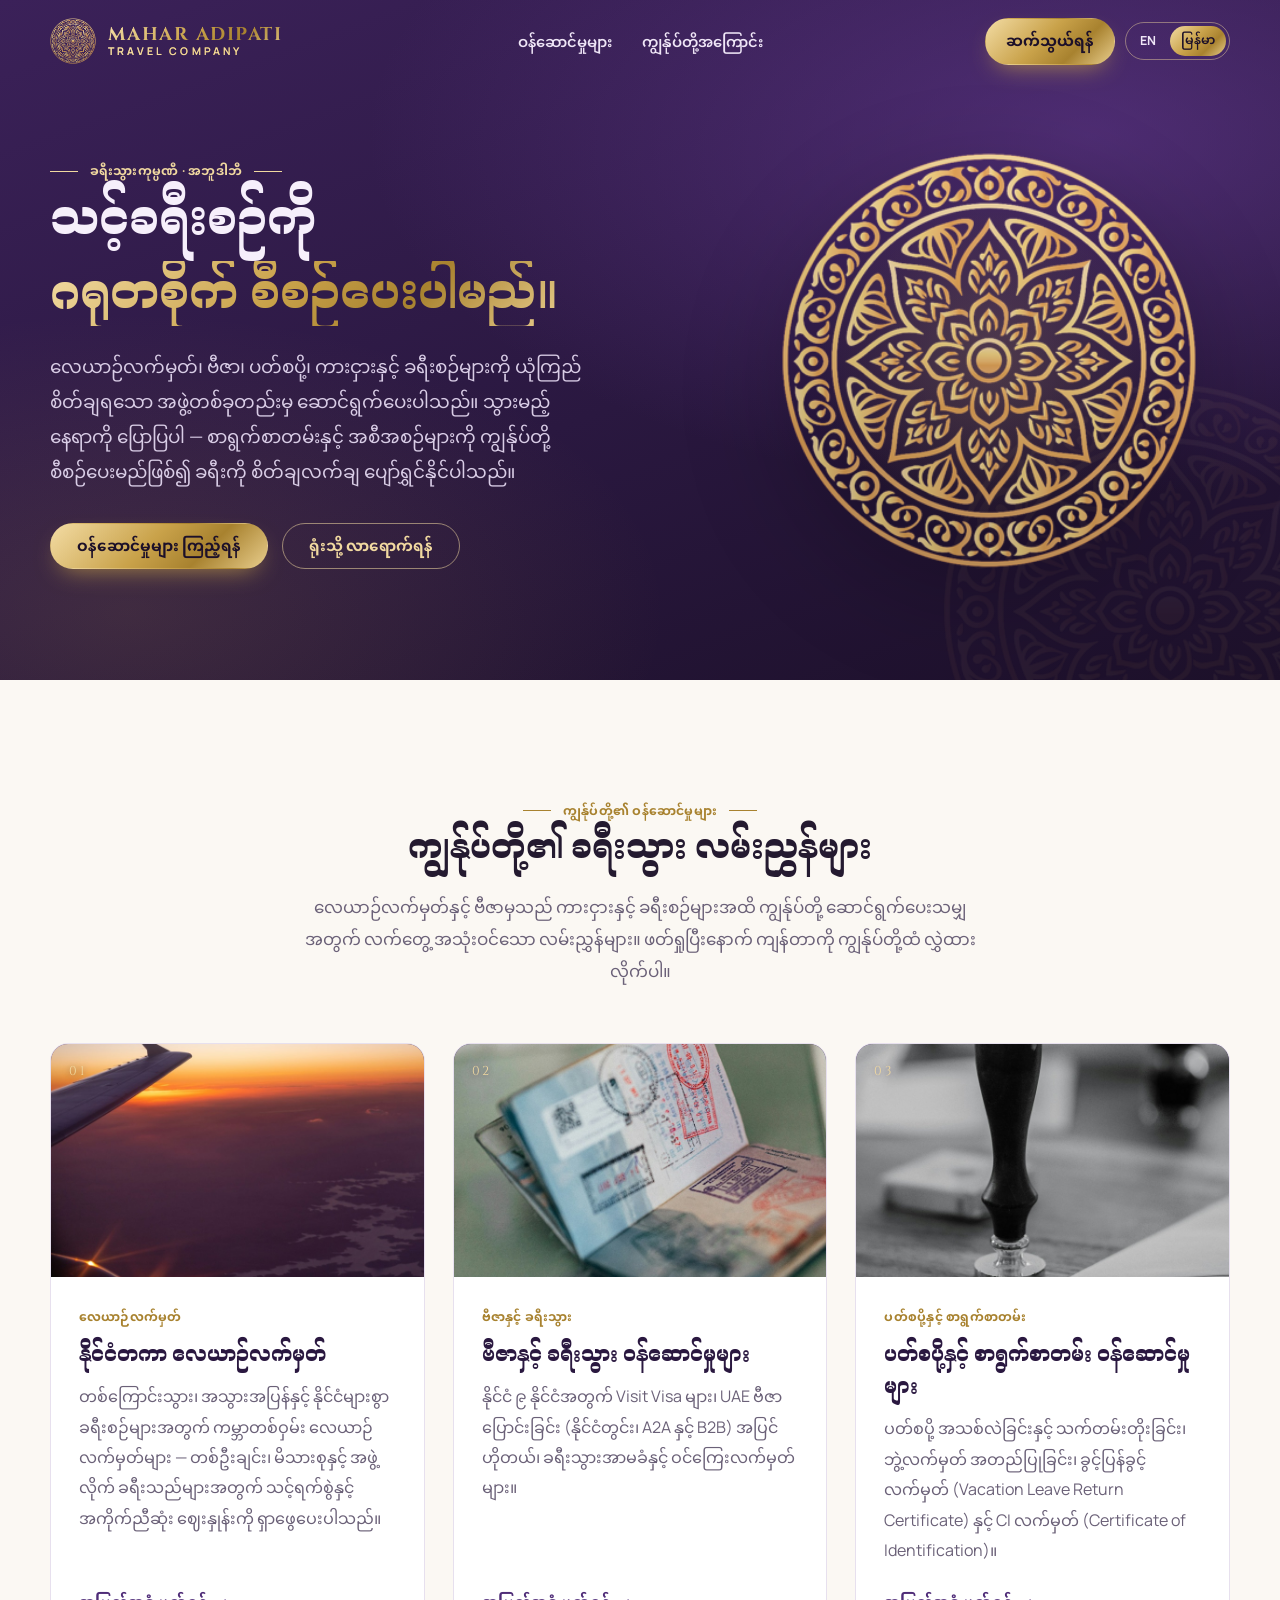
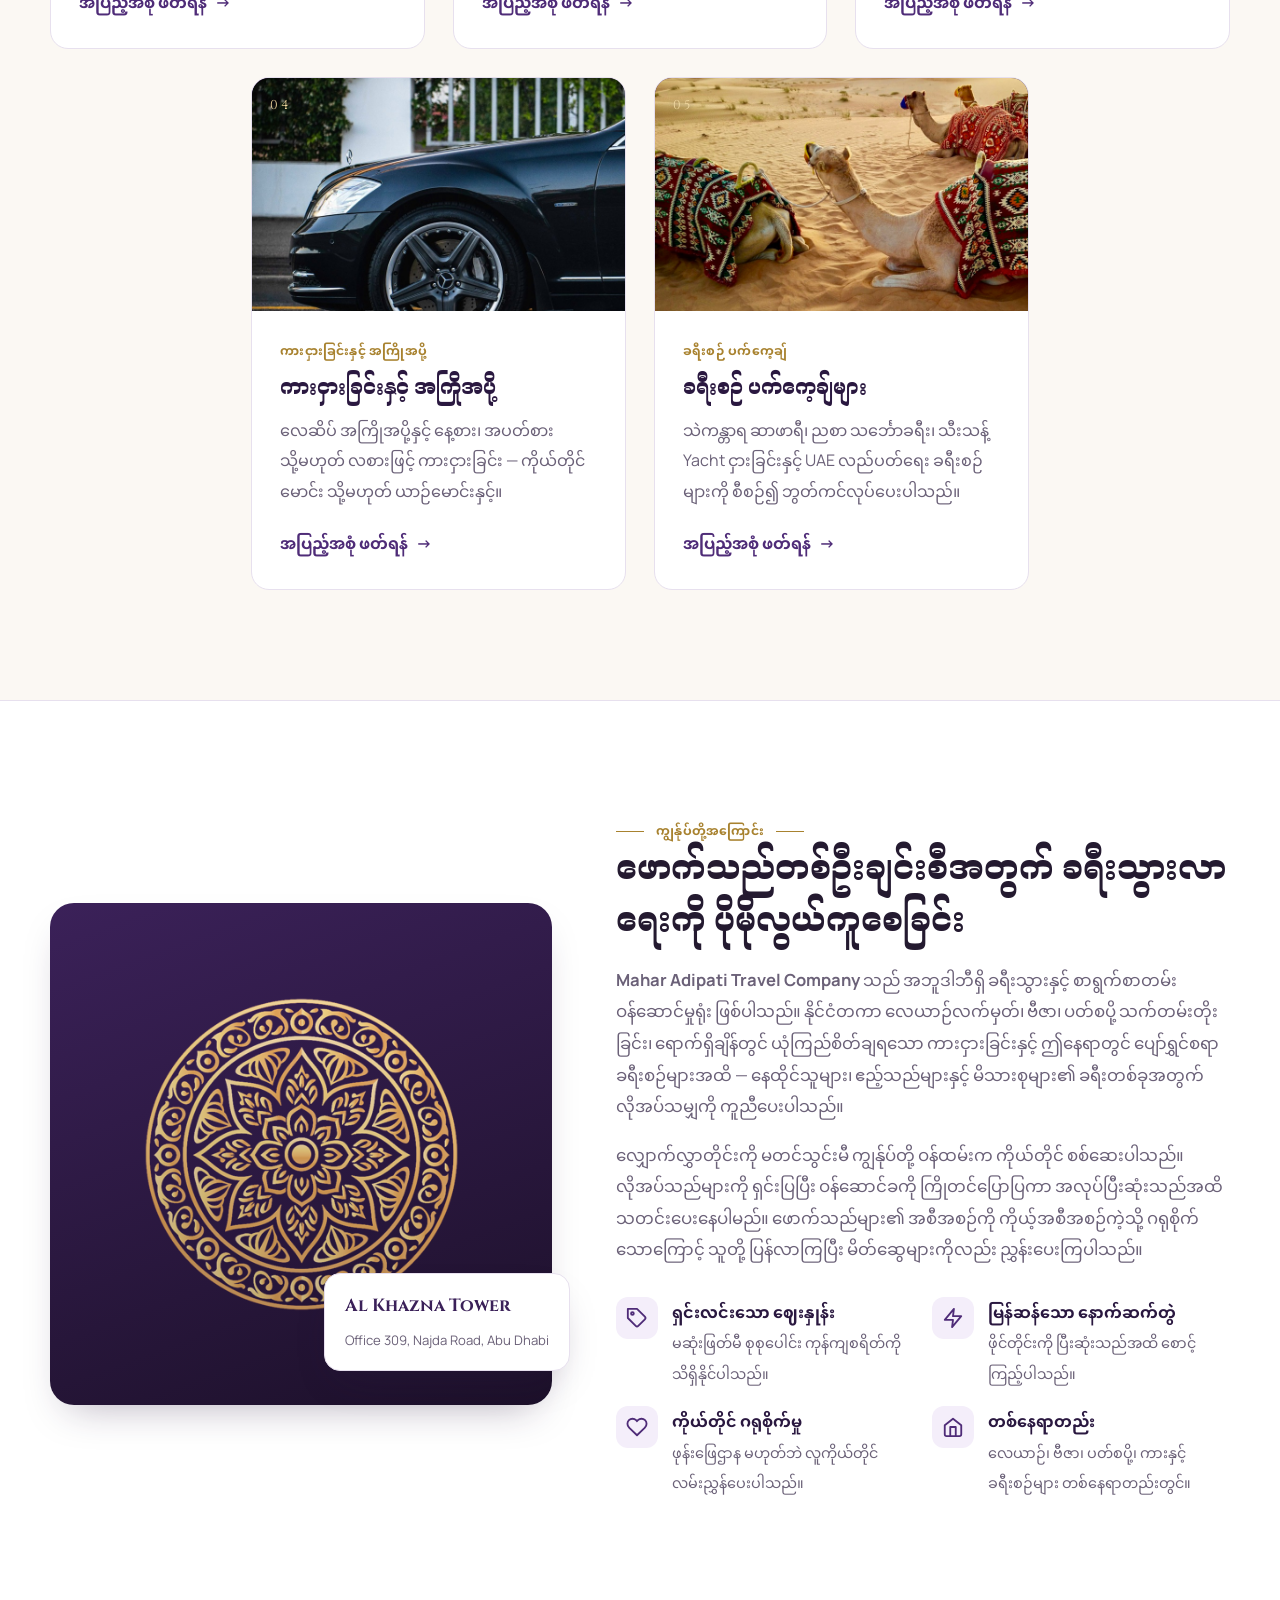
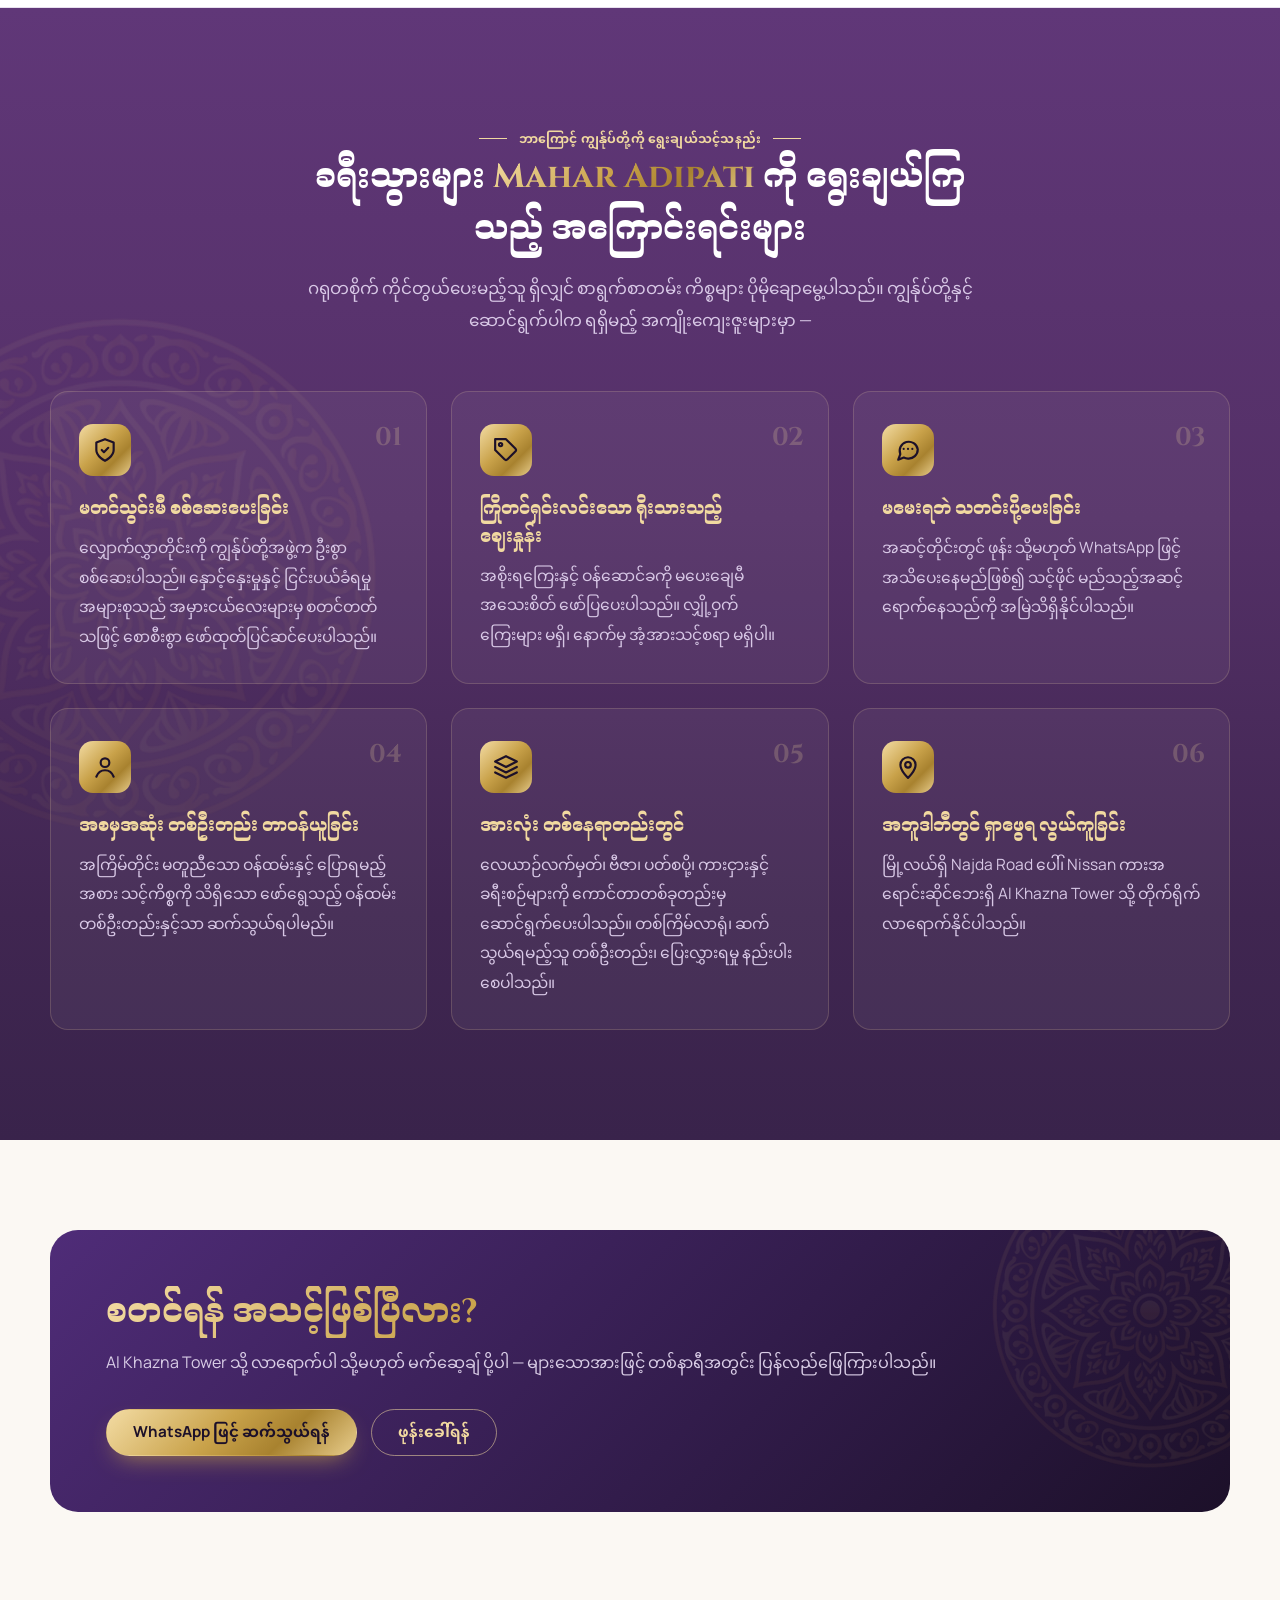
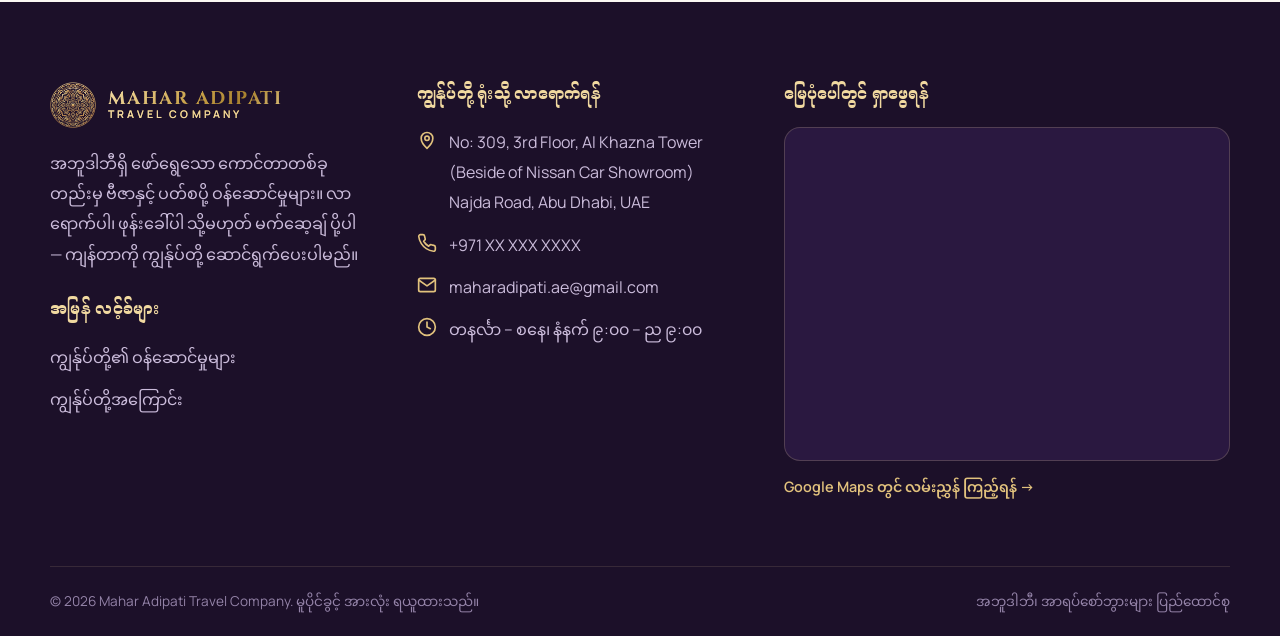
==== commit c6bf1367: "Move the language switcher to the right of Contact Us Co-Authored-By: Claude Opus 5.5 <noreply@anthr" ====
--- a/my/index.html
+++ b/my/index.html
@@ -29,8 +29,8 @@
         <li class="menu-lang"><div class="lang-switch" role="group" aria-label="ဘာသာစကား"><a href="../index.html" lang="en" hreflang="en" data-lang-link="en">EN</a><a href="index.html" lang="my" hreflang="my" data-lang-link="my" class="active" aria-current="true">မြန်မာ</a></div></li>
       </ul>
       <div class="nav-actions">
+        <a class="btn btn-gold nav-cta" href="#contact">ဆက်သွယ်ရန်</a>
         <div class="lang-switch" role="group" aria-label="ဘာသာစကား"><a href="../index.html" lang="en" hreflang="en" data-lang-link="en">EN</a><a href="index.html" lang="my" hreflang="my" data-lang-link="my" class="active" aria-current="true">မြန်မာ</a></div>
-        <a class="btn btn-gold nav-cta" href="#contact">ဆက်သွယ်ရန်</a>
         <button class="menu-toggle" aria-label="မီနူး ဖွင့်ရန်" aria-expanded="false"><span></span><span></span><span></span></button>
       </div>
     </div>
--- a/styles.css
+++ b/styles.css
@@ -95,7 +95,7 @@
 /* Contact Us always sits at the top right, next to the menu button on smaller screens. */
 .nav-actions { display: flex; align-items: center; gap: 10px; }
 .nav-cta { padding: 10px 20px; color: var(--purple-950); white-space: nowrap; }
-/* EN | မြန်မာ language switcher, left of Contact Us. Each half links to the same page in that language. */
+/* EN | မြန်မာ language switcher, right of Contact Us. Each half links to the same page in that language. */
 .lang-switch {
   display: inline-flex; align-items: center; gap: 2px; padding: 3px; border-radius: 999px;
   border: 1px solid rgba(241, 217, 160, .45);
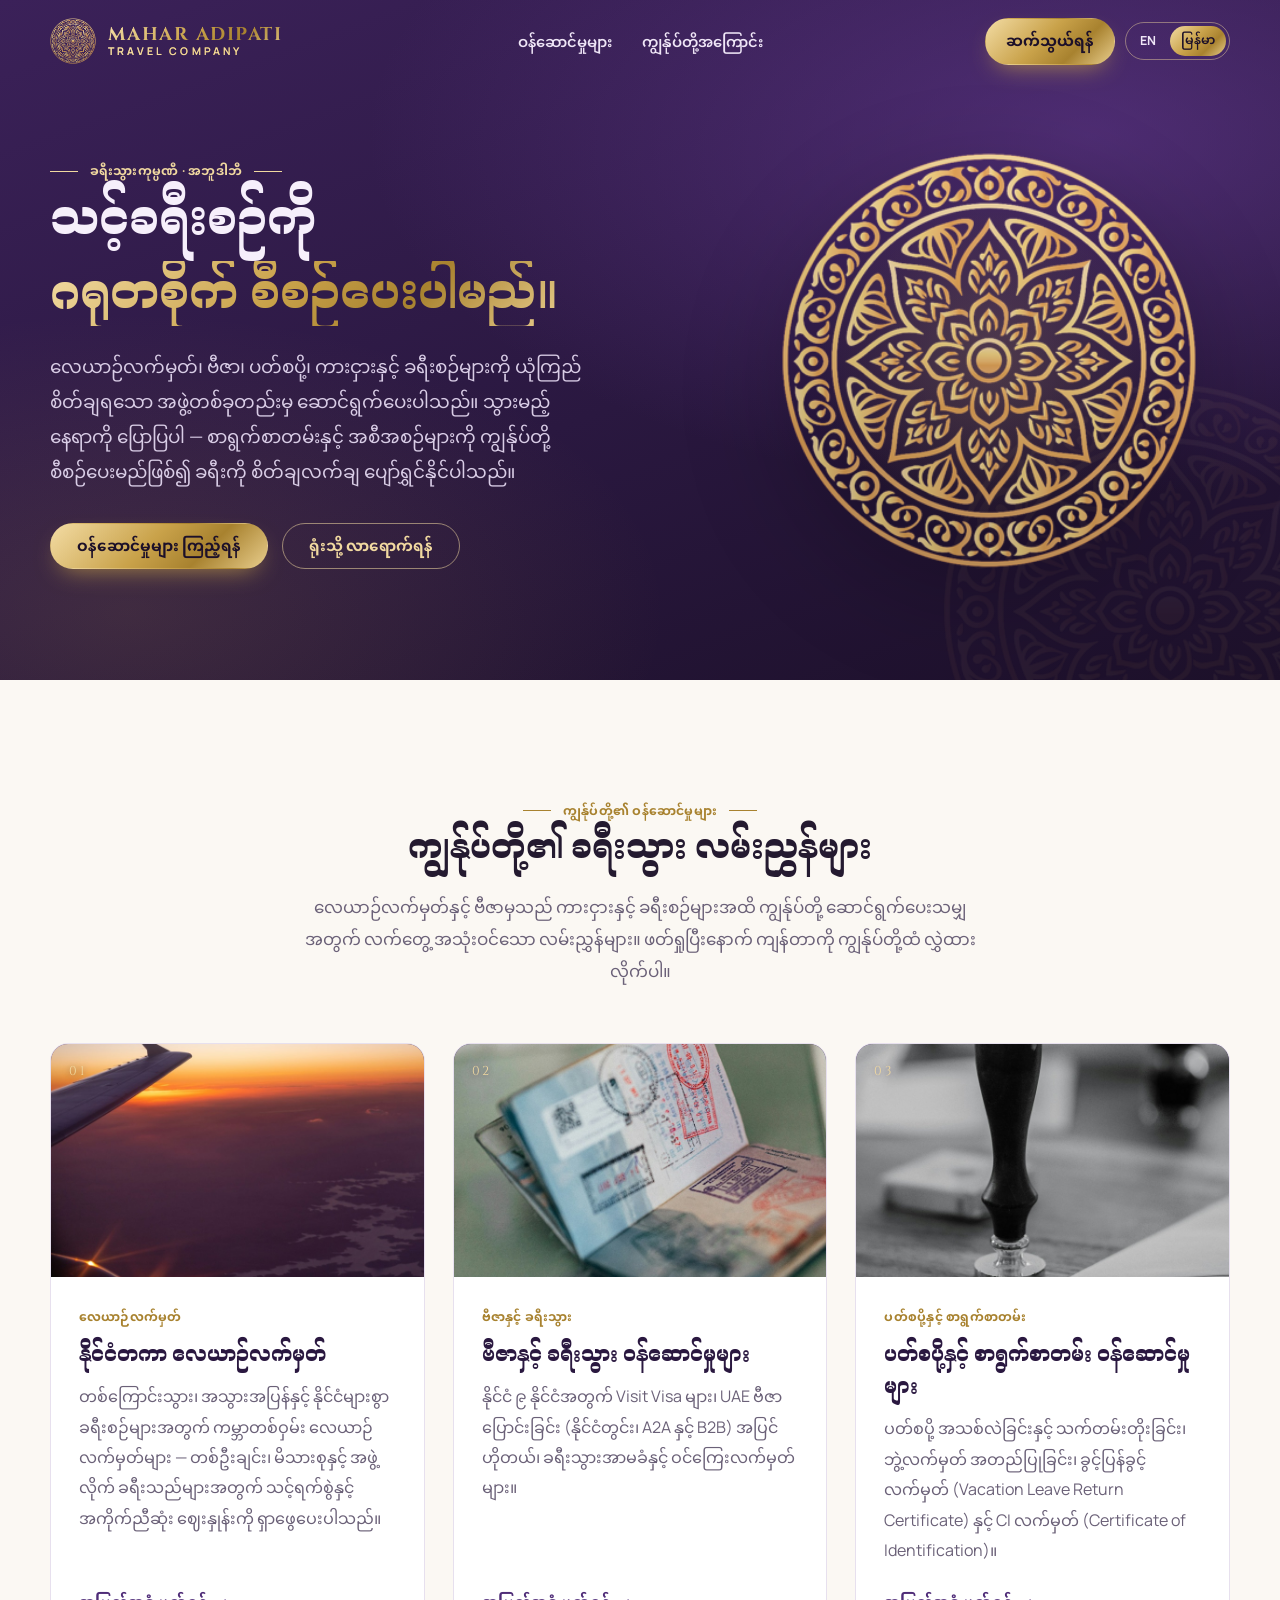
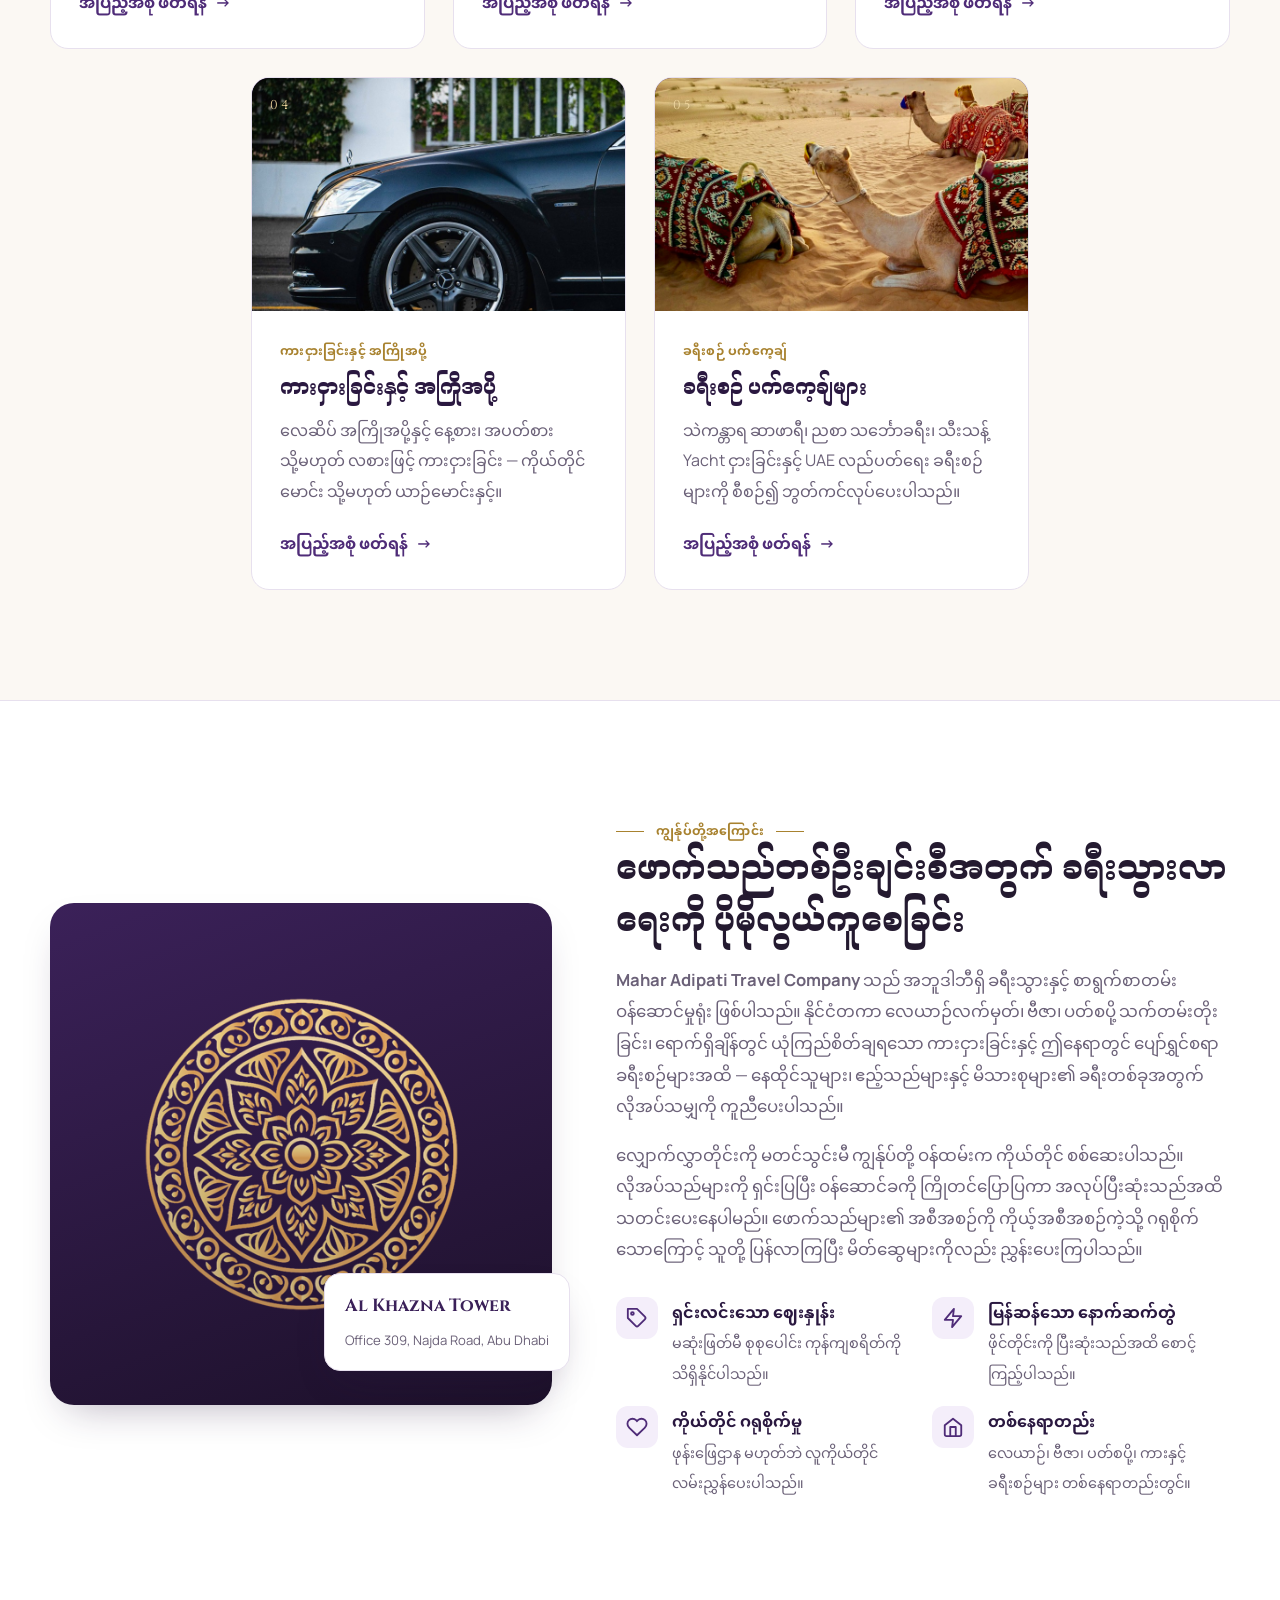
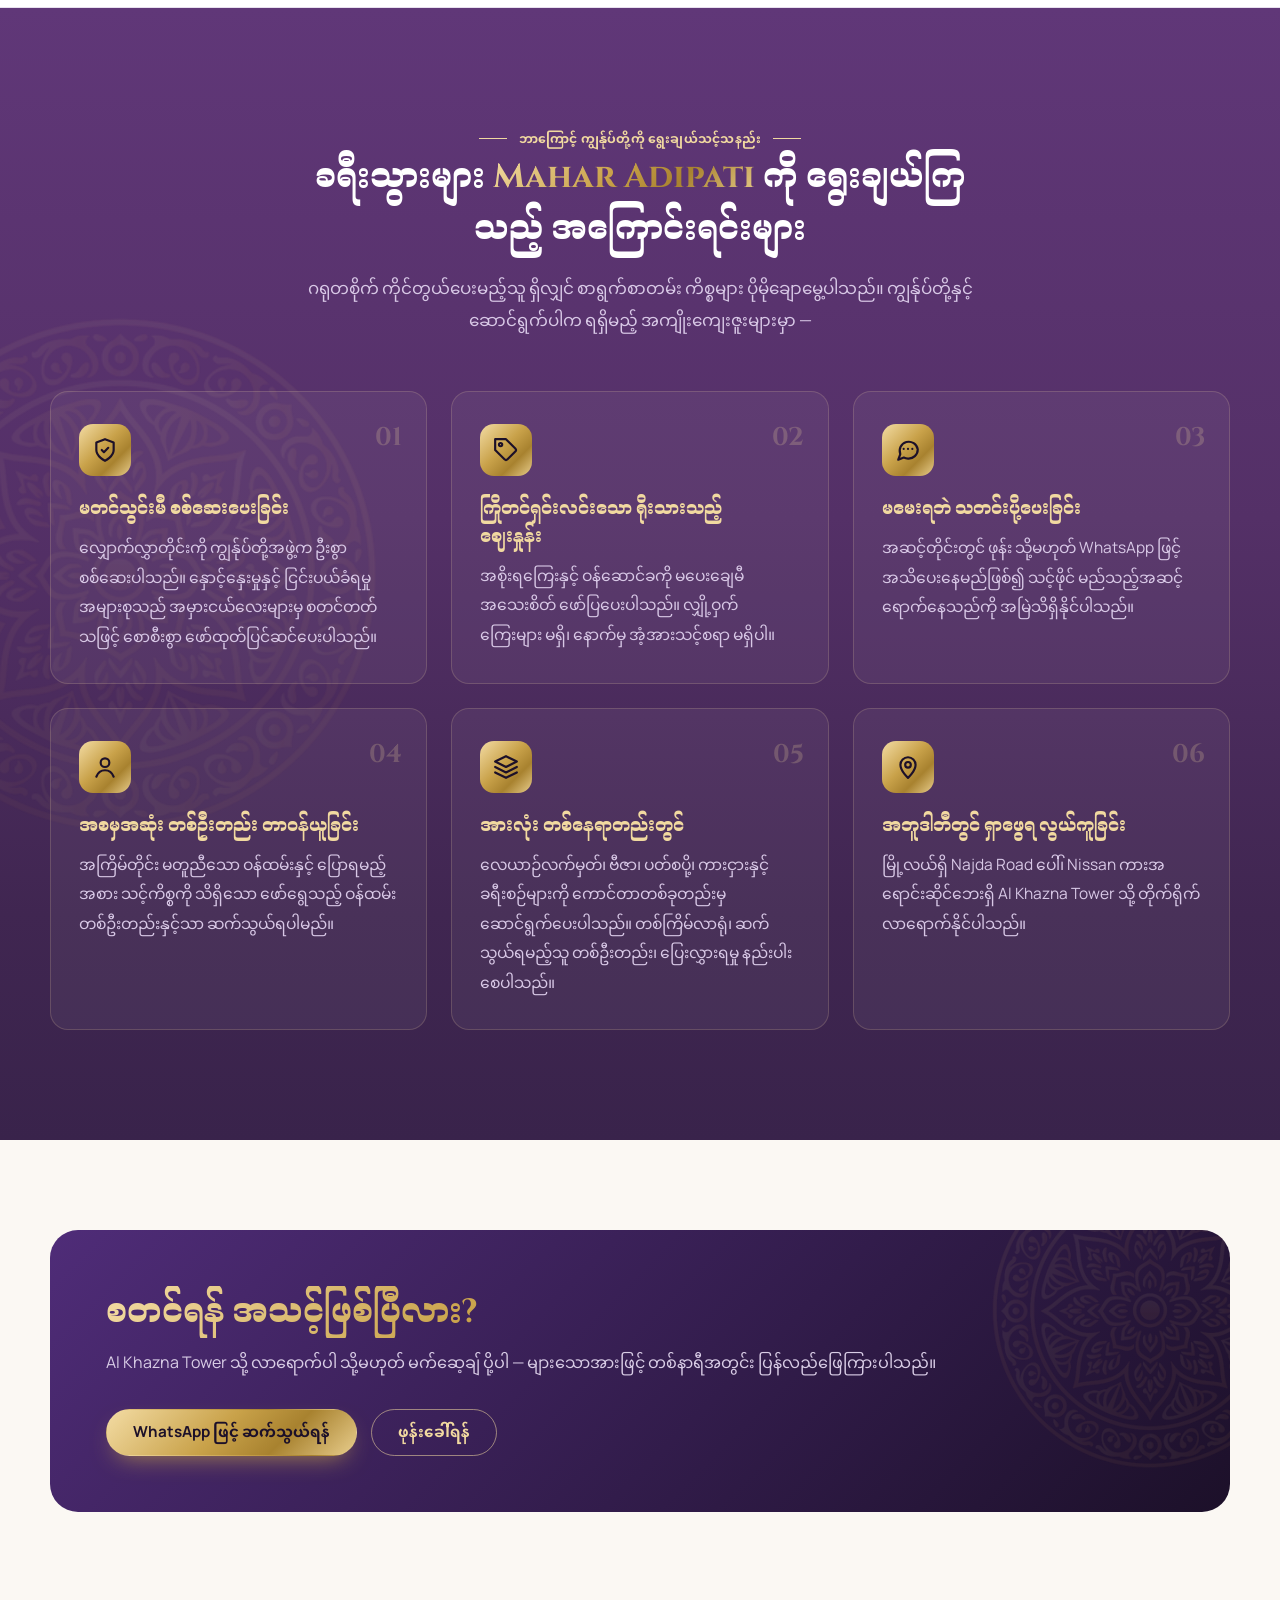
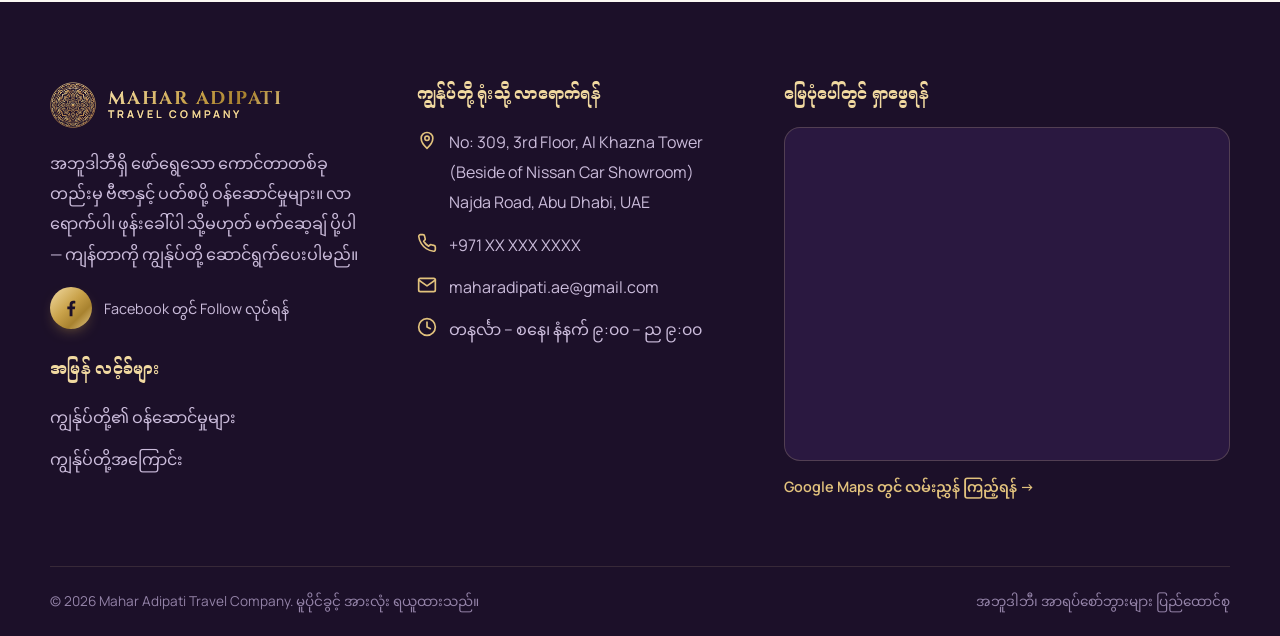
==== commit 9e658d4c: "Add round Facebook link to the footer Gold circle with a purple "f" under the footer blurb, with a "" ====
--- a/my/index.html
+++ b/my/index.html
@@ -3,7 +3,7 @@
 <head>
   <meta charset="UTF-8">
   <meta name="viewport" content="width=device-width, initial-scale=1">
-  <script>try{var l=localStorage.getItem("lang");if(l==="en")location.replace("../index.html"+location.hash)}catch(e){}</script>
+  <script>try{var l=localStorage.getItem("lang");if(l==="en")location.replace("/"+location.hash)}catch(e){}</script>
   <title>Mahar Adipati | အဘူဒါဘီရှိ လေယာဉ်လက်မှတ်၊ ဗီဇာ၊ ပတ်စပို့၊ ကားငှားနှင့် ခရီးစဉ်များ</title>
   <meta name="description" content="အဘူဒါဘီ၊ Najda Road၊ Al Khazna Tower ရှိ Mahar Adipati Travel Company — နိုင်ငံတကာ လေယာဉ်လက်မှတ်၊ ဗီဇာ၊ ပတ်စပို့ ဝန်ဆောင်မှု၊ ကားငှားနှင့် ခရီးစဉ် ပက်ကေ့ချ်များကို ယုံကြည်စိတ်ချရသော အဖွဲ့တစ်ခုတည်းမှ ဆောင်ရွက်ပေးပါသည်။">
   <link rel="alternate" hreflang="en" href="https://maharadipati.ae/">
@@ -19,18 +19,18 @@
 <body>
   <header class="site-header">
     <div class="container nav">
-      <a class="brand" href="index.html" aria-label="Mahar Adipati ပင်မစာမျက်နှာ">
+      <a class="brand" href="/my/" aria-label="Mahar Adipati ပင်မစာမျက်နှာ">
         <img src="../assets/logo-mark.png" alt="">
         <span class="brand-name gold-text">MAHAR ADIPATI<small>Travel Company</small></span>
       </a>
       <ul class="nav-links">
         <li><a href="#services">ဝန်ဆောင်မှုများ</a></li>
         <li><a href="#about">ကျွန်ုပ်တို့အကြောင်း</a></li>
-        <li class="menu-lang"><div class="lang-switch" role="group" aria-label="ဘာသာစကား"><a href="../index.html" lang="en" hreflang="en" data-lang-link="en">EN</a><a href="index.html" lang="my" hreflang="my" data-lang-link="my" class="active" aria-current="true">မြန်မာ</a></div></li>
+        <li class="menu-lang"><div class="lang-switch" role="group" aria-label="ဘာသာစကား"><a href="/" lang="en" hreflang="en" data-lang-link="en">EN</a><a href="/my/" lang="my" hreflang="my" data-lang-link="my" class="active" aria-current="true">မြန်မာ</a></div></li>
       </ul>
       <div class="nav-actions">
         <a class="btn btn-gold nav-cta" href="#contact">ဆက်သွယ်ရန်</a>
-        <div class="lang-switch" role="group" aria-label="ဘာသာစကား"><a href="../index.html" lang="en" hreflang="en" data-lang-link="en">EN</a><a href="index.html" lang="my" hreflang="my" data-lang-link="my" class="active" aria-current="true">မြန်မာ</a></div>
+        <div class="lang-switch" role="group" aria-label="ဘာသာစကား"><a href="/" lang="en" hreflang="en" data-lang-link="en">EN</a><a href="/my/" lang="my" hreflang="my" data-lang-link="my" class="active" aria-current="true">မြန်မာ</a></div>
         <button class="menu-toggle" aria-label="မီနူး ဖွင့်ရန်" aria-expanded="false"><span></span><span></span><span></span></button>
       </div>
     </div>
@@ -60,7 +60,7 @@
         <p>လေယာဉ်လက်မှတ်နှင့် ဗီဇာမှသည် ကားငှားနှင့် ခရီးစဉ်များအထိ ကျွန်ုပ်တို့ ဆောင်ရွက်ပေးသမျှအတွက် လက်တွေ့ အသုံးဝင်သော လမ်းညွှန်များ။ ဖတ်ရှုပြီးနောက် ကျန်တာကို ကျွန်ုပ်တို့ထံ လွှဲထားလိုက်ပါ။</p>
       </div>
       <div class="post-grid">
-        <a class="post-card reveal" href="services/air-tickets.html" style="transition-delay:0.0s">
+        <a class="post-card reveal" href="/my/services/air-tickets" style="transition-delay:0.0s">
           <div class="post-cover"><span class="post-num">01</span><img class="post-img" src="../assets/services/air-tickets.jpg" alt="Mahar Adipati Travel Company ၏ နိုင်ငံတကာ လေယာဉ်လက်မှတ်" loading="lazy" width="800" height="800"></div>
           <div class="post-body">
             <div class="post-meta">လေယာဉ်လက်မှတ်</div>
@@ -69,7 +69,7 @@
             <span class="read-more">အပြည့်အစုံ ဖတ်ရန်</span>
           </div>
         </a>
-        <a class="post-card reveal" href="services/visas.html" style="transition-delay:0.1s">
+        <a class="post-card reveal" href="/my/services/visas" style="transition-delay:0.1s">
           <div class="post-cover"><span class="post-num">02</span><img class="post-img" src="../assets/services/visas.jpg" alt="Mahar Adipati Travel Company ၏ ဗီဇာနှင့် ခရီးသွား ဝန်ဆောင်မှုများ" loading="lazy" width="800" height="800"></div>
           <div class="post-body">
             <div class="post-meta">ဗီဇာနှင့် ခရီးသွား</div>
@@ -78,7 +78,7 @@
             <span class="read-more">အပြည့်အစုံ ဖတ်ရန်</span>
           </div>
         </a>
-        <a class="post-card reveal" href="services/passport-renewal.html" style="transition-delay:0.2s">
+        <a class="post-card reveal" href="/my/services/passport-renewal" style="transition-delay:0.2s">
           <div class="post-cover"><span class="post-num">03</span><img class="post-img" src="../assets/services/passport-renewal.jpg" alt="Mahar Adipati Travel Company ၏ ပတ်စပို့နှင့် စာရွက်စာတမ်း ဝန်ဆောင်မှုများ" loading="lazy" width="800" height="800"></div>
           <div class="post-body">
             <div class="post-meta">ပတ်စပို့နှင့် စာရွက်စာတမ်း</div>
@@ -87,7 +87,7 @@
             <span class="read-more">အပြည့်အစုံ ဖတ်ရန်</span>
           </div>
         </a>
-        <a class="post-card reveal" href="services/car-rental.html" style="transition-delay:0.3s">
+        <a class="post-card reveal" href="/my/services/car-rental" style="transition-delay:0.3s">
           <div class="post-cover"><span class="post-num">04</span><img class="post-img" src="../assets/services/car-rental.jpg" alt="Mahar Adipati Travel Company ၏ ကားငှားခြင်းနှင့် အကြိုအပို့" loading="lazy" width="800" height="800"></div>
           <div class="post-body">
             <div class="post-meta">ကားငှားခြင်းနှင့် အကြိုအပို့</div>
@@ -96,7 +96,7 @@
             <span class="read-more">အပြည့်အစုံ ဖတ်ရန်</span>
           </div>
         </a>
-        <a class="post-card reveal" href="services/tour-packages.html" style="transition-delay:0.4s">
+        <a class="post-card reveal" href="/my/services/tour-packages" style="transition-delay:0.4s">
           <div class="post-cover"><span class="post-num">05</span><img class="post-img" src="../assets/services/tour-packages.jpg" alt="Mahar Adipati Travel Company ၏ ခရီးစဉ် ပက်ကေ့ချ်များ" loading="lazy" width="800" height="800"></div>
           <div class="post-body">
             <div class="post-meta">ခရီးစဉ် ပက်ကေ့ချ်</div>
@@ -198,11 +198,15 @@
   <footer class="site-footer" id="contact">
     <div class="container footer-grid">
       <div>
-        <a class="brand" href="index.html">
+        <a class="brand" href="/my/">
           <img src="../assets/logo-mark.png" alt="">
           <span class="brand-name gold-text">MAHAR ADIPATI<small>Travel Company</small></span>
         </a>
         <p style="margin-top:20px">အဘူဒါဘီရှိ ဖော်ရွေသော ကောင်တာတစ်ခုတည်းမှ ဗီဇာနှင့် ပတ်စပို့ ဝန်ဆောင်မှုများ။ လာရောက်ပါ၊ ဖုန်းခေါ်ပါ သို့မဟုတ် မက်ဆေ့ချ် ပို့ပါ — ကျန်တာကို ကျွန်ုပ်တို့ ဆောင်ရွက်ပေးပါမည်။</p>
+        <div class="social">
+          <a class="social-fb" href="https://www.facebook.com/profile.php?id=61595465272587" target="_blank" rel="noopener" aria-label="Facebook ပေါ်ရှိ Mahar Adipati (တဘ်အသစ်တွင် ဖွင့်ပါမည်)"><svg viewBox="0 0 24 24" fill="currentColor" aria-hidden="true"><path d="M13.6 21v-7.6h2.6l.4-3h-3V8.5c0-.9.3-1.5 1.5-1.5H16.7V4.3c-.3 0-1.2-.1-2.3-.1-2.3 0-3.9 1.4-3.9 4v2.2H8v3h2.5V21h3.1z"/></svg></a>
+          <span>Facebook တွင် Follow လုပ်ရန်</span>
+        </div>
         <h4 style="margin-top:28px">အမြန် လင့်ခ်များ</h4>
         <ul class="footer-list">
           <li><a href="#services">ကျွန်ုပ်တို့၏ ဝန်ဆောင်မှုများ</a></li>
--- a/styles.css
+++ b/styles.css
@@ -415,3 +415,14 @@
 html[lang="my"] .eyebrow, html[lang="my"] .post-meta, html[lang="my"] .site-footer h4 { letter-spacing: .02em; }
 html[lang="my"] .nav-links a, html[lang="my"] .btn { line-height: 1.5; }
 html[lang="my"] .btn { padding-block: 11px; }
+/* Facebook link in the footer: a round gold badge with a purple "f", Facebook blue on hover */
+.social { display: flex; align-items: center; gap: 12px; margin-top: 18px; font-size: .9rem; }
+.social-fb {
+  flex: none; width: 42px; height: 42px; border-radius: 50%; display: grid; place-items: center;
+  background: var(--gold-grad); color: var(--purple-950);
+  box-shadow: 0 6px 16px -8px rgba(201, 162, 74, .8);
+  transition: transform .2s ease, background .2s ease, color .2s ease;
+}
+.social-fb svg { width: 22px; height: 22px; }
+.site-footer .social-fb:hover { background: #1877f2; color: #fff; transform: translateY(-2px); }
+.social-fb:focus-visible { outline: 2px solid var(--gold-300); outline-offset: 3px; }
